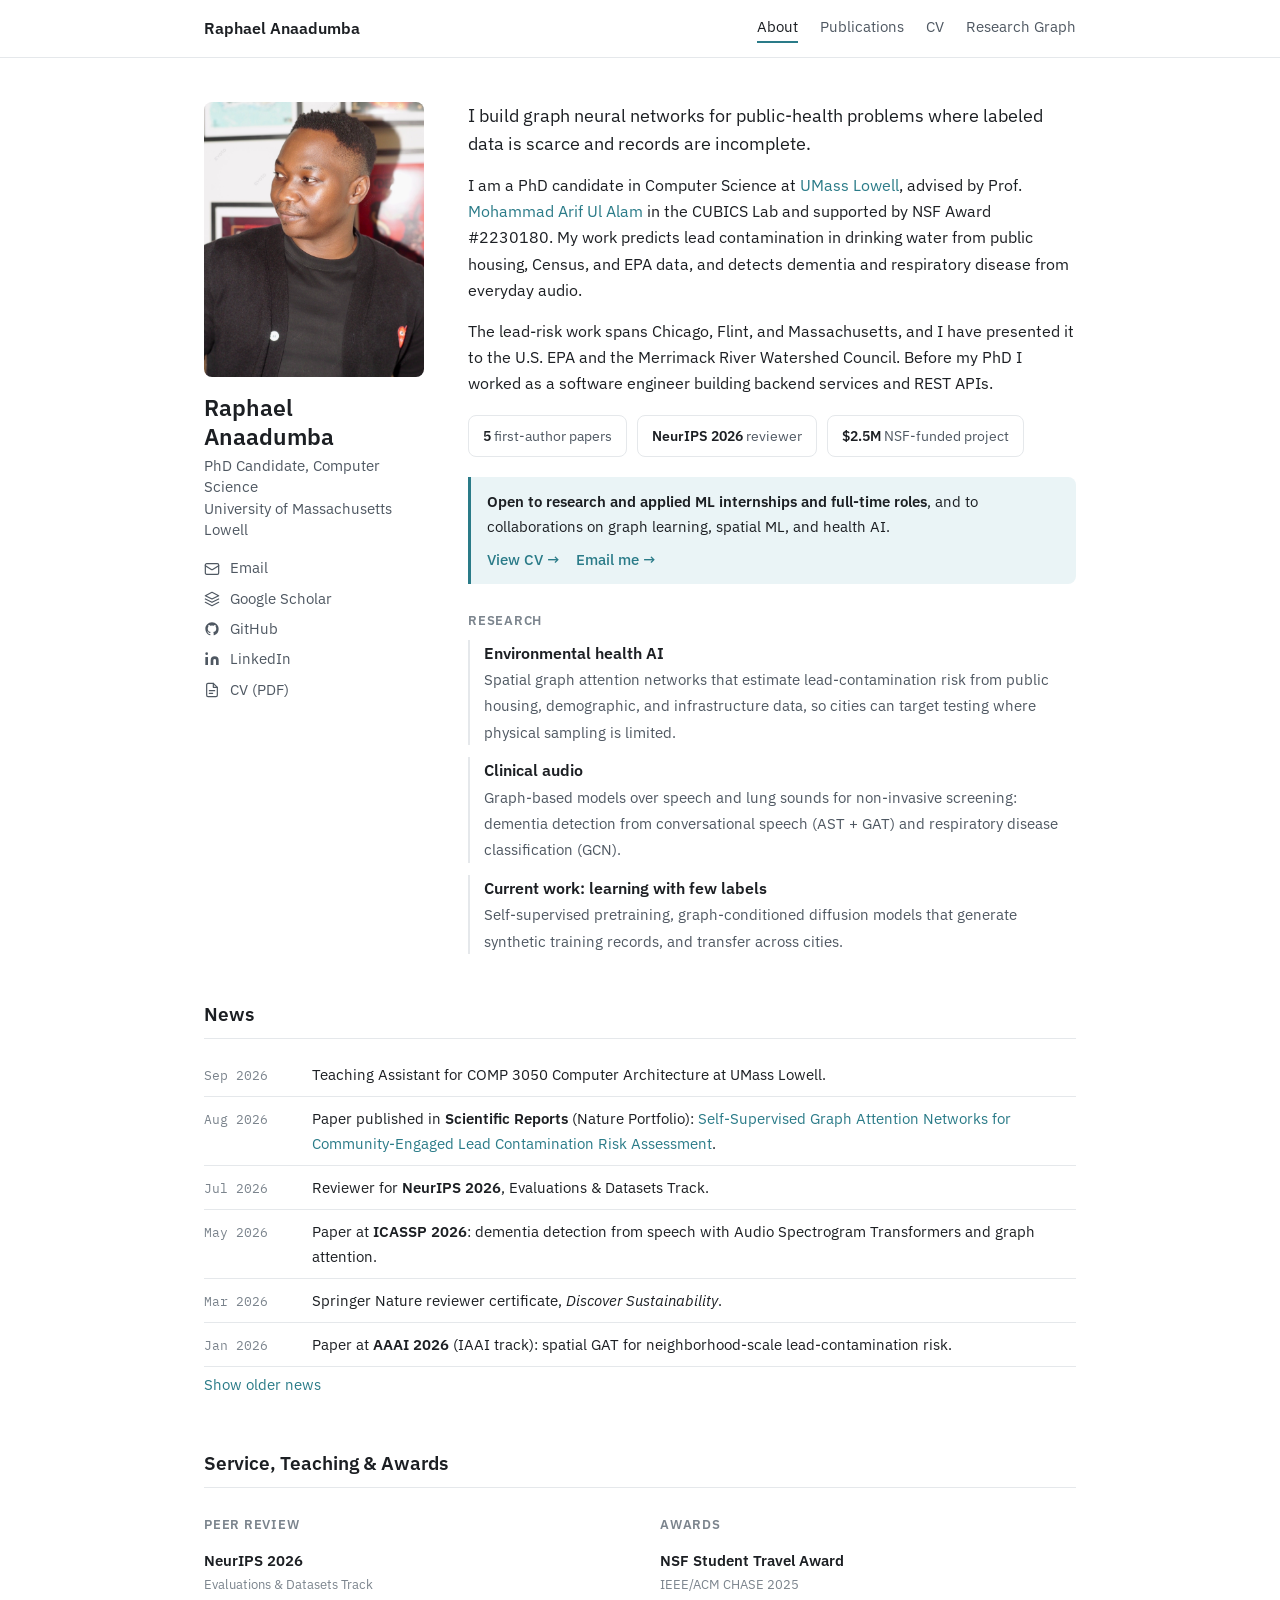
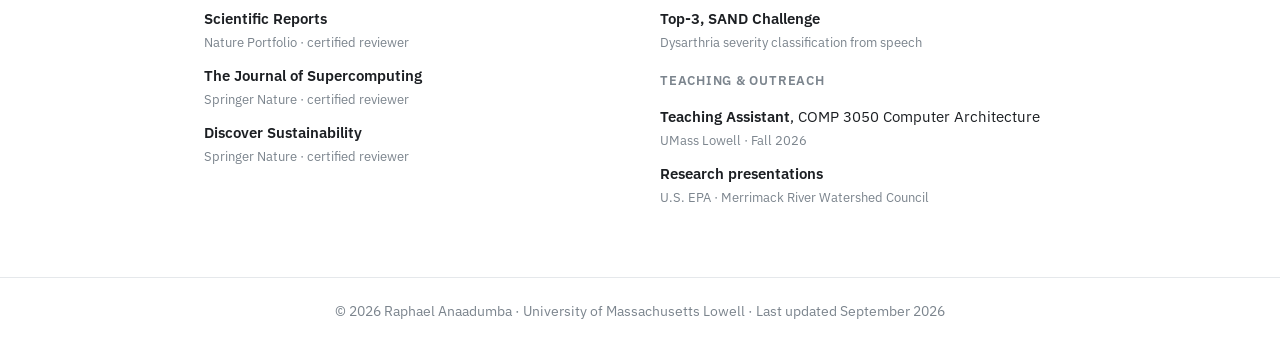
==== index.html @ 9169ca6a "Update index.html" ====
<!DOCTYPE html>
<html lang="en">
<head>
  <meta charset="UTF-8"/>
  <meta name="viewport" content="width=device-width, initial-scale=1.0"/>
  <title>Raphael Anaadumba · Graph ML for Public Health</title>
  <meta name="description" content="Raphael Anaadumba, PhD candidate in Computer Science at UMass Lowell. Graph neural networks for environmental health and clinical audio. NeurIPS 2026 reviewer."/>

  <!-- Link previews (LinkedIn, Slack, email) -->
  <meta property="og:type" content="website"/>
  <meta property="og:title" content="Raphael Anaadumba · Graph ML for Public Health"/>
  <meta property="og:description" content="PhD candidate at UMass Lowell building graph neural networks for lead-contamination risk and speech-based health screening."/>
  <meta property="og:image" content="https://raphaelana.github.io/photo.jpg"/>
  <meta property="og:url" content="https://raphaelana.github.io/"/>

  <link rel="icon" href="data:image/svg+xml,%3Csvg xmlns='http://www.w3.org/2000/svg' viewBox='0 0 64 64'%3E%3Crect width='64' height='64' rx='12' fill='%232a7b88'/%3E%3Ctext x='32' y='42' font-family='Arial' font-size='28' font-weight='700' fill='white' text-anchor='middle'%3ERA%3C/text%3E%3C/svg%3E"/>
  <link rel="preconnect" href="https://fonts.googleapis.com"/>
  <link rel="preconnect" href="https://fonts.gstatic.com" crossorigin/>
  <link href="https://fonts.googleapis.com/css2?family=IBM+Plex+Mono:wght@400;500&family=IBM+Plex+Sans:wght@400;500;600&display=swap" rel="stylesheet"/>
  <!-- New stylesheet. The old style.css is left untouched so research-graph-explorer.html keeps working. -->
  <link rel="stylesheet" href="site.css"/>

  <!-- Helps Google show a proper profile card for searches of your name -->
  <script type="application/ld+json">
  {
    "@context": "https://schema.org",
    "@type": "Person",
    "name": "Raphael Anaadumba",
    "jobTitle": "PhD Candidate, Computer Science",
    "affiliation": { "@type": "CollegeOrUniversity", "name": "University of Massachusetts Lowell" },
    "url": "https://raphaelana.github.io/",
    "image": "https://raphaelana.github.io/photo.jpg",
    "sameAs": [
      "https://scholar.google.com/citations?user=HfziYKYAAAAJ&hl=en",
      "https://github.com/raphaelana",
      "https://www.linkedin.com/in/anaadumba-raphael-baa61812a"
    ]
  }
  </script>
</head>
<body>

<nav class="nav">
  <div class="nav-inner">
    <a class="nav-brand" href="#about">Raphael Anaadumba</a>
    <div class="nav-links">
      <a href="#about" data-page="about">About</a>
      <a href="#publications" data-page="publications">Publications</a>
      <a href="Raphael_Anaadumba_Resume.pdf" target="_blank" rel="noopener">CV</a>
      <a href="/research-graph-explorer.html">Research Graph</a>
    </div>
  </div>
</nav>

<!-- ═════════════════════ ABOUT ═════════════════════ -->
<main>
<section class="page" id="page-about">
  <div class="container">
    <div class="about-grid">

      <!-- Sidebar -->
      <aside class="profile">
        <img src="photo.jpg" alt="Raphael Anaadumba" class="profile-photo"/>
        <div class="profile-name">Raphael Anaadumba</div>
        <div class="profile-role">PhD Candidate, Computer Science<br/>University of Massachusetts Lowell</div>
        <ul class="profile-links">
          <li><a href="mailto:raphael_anaadumba@student.uml.edu">
            <svg viewBox="0 0 24 24" fill="none" stroke="currentColor" stroke-width="1.8" stroke-linecap="round" stroke-linejoin="round"><rect x="2" y="4" width="20" height="16" rx="2"/><path d="m22 7-8.97 5.7a1.94 1.94 0 0 1-2.06 0L2 7"/></svg>Email</a></li>
          <li><a href="https://scholar.google.com/citations?user=HfziYKYAAAAJ&hl=en" target="_blank" rel="noopener">
            <svg viewBox="0 0 24 24" fill="none" stroke="currentColor" stroke-width="1.8" stroke-linecap="round" stroke-linejoin="round"><path d="M12 2 2 7l10 5 10-5-10-5z"/><path d="M2 17l10 5 10-5"/><path d="M2 12l10 5 10-5"/></svg>Google Scholar</a></li>
          <li><a href="https://github.com/raphaelana" target="_blank" rel="noopener">
            <svg viewBox="0 0 24 24" fill="currentColor"><path d="M12 2C6.477 2 2 6.484 2 12.017c0 4.425 2.865 8.18 6.839 9.504.5.092.682-.217.682-.483 0-.237-.008-.868-.013-1.703-2.782.605-3.369-1.343-3.369-1.343-.454-1.158-1.11-1.466-1.11-1.466-.908-.62.069-.608.069-.608 1.003.07 1.531 1.032 1.531 1.032.892 1.53 2.341 1.088 2.91.832.092-.647.35-1.088.636-1.338-2.22-.253-4.555-1.113-4.555-4.951 0-1.093.39-1.988 1.029-2.688-.103-.253-.446-1.272.098-2.65 0 0 .84-.27 2.75 1.026A9.564 9.564 0 0 1 12 6.844a9.59 9.59 0 0 1 2.504.337c1.909-1.296 2.747-1.027 2.747-1.027.546 1.379.202 2.398.1 2.651.64.7 1.028 1.595 1.028 2.688 0 3.848-2.339 4.695-4.566 4.943.359.309.678.92.678 1.855 0 1.338-.012 2.419-.012 2.747 0 .268.18.58.688.482A10.019 10.019 0 0 0 22 12.017C22 6.484 17.522 2 12 2z"/></svg>GitHub</a></li>
          <li><a href="https://www.linkedin.com/in/anaadumba-raphael-baa61812a" target="_blank" rel="noopener">
            <svg viewBox="0 0 24 24" fill="currentColor"><path d="M16 8a6 6 0 0 1 6 6v7h-4v-7a2 2 0 0 0-2-2 2 2 0 0 0-2 2v7h-4v-7a6 6 0 0 1 6-6zM2 9h4v12H2z"/><circle cx="4" cy="4" r="2"/></svg>LinkedIn</a></li>
          <li><a href="Raphael_Anaadumba_CV.pdf" target="_blank" rel="noopener">
            <svg viewBox="0 0 24 24" fill="none" stroke="currentColor" stroke-width="1.8" stroke-linecap="round" stroke-linejoin="round"><path d="M14 2H6a2 2 0 0 0-2 2v16a2 2 0 0 0 2 2h12a2 2 0 0 0 2-2V8z"/><polyline points="14 2 14 8 20 8"/><line x1="8" y1="13" x2="16" y2="13"/><line x1="8" y1="17" x2="13" y2="17"/></svg>CV (PDF)</a></li>
        </ul>
      </aside>

      <!-- Main column -->
      <div>
        <p class="lead">I build graph neural networks for public-health problems where labeled data is scarce and records are incomplete.</p>

        <div class="bio">
          <p>I am a PhD candidate in Computer Science at <a href="https://www.uml.edu/sciences/computer-science/" target="_blank" rel="noopener">UMass Lowell</a>, advised by Prof. <a href="https://www.uml.edu/sciences/computer-science/people/alam-mohammad-arif-ul.aspx" target="_blank" rel="noopener">Mohammad Arif Ul Alam</a> in the CUBICS Lab and supported by NSF Award #2230180. My work predicts lead contamination in drinking water from public housing, Census, and EPA data, and detects dementia and respiratory disease from everyday audio.</p>
          <p>The lead-risk work spans Chicago, Flint, and Massachusetts, and I have presented it to the U.S. EPA and the Merrimack River Watershed Council. Before my PhD I worked as a software engineer building backend services and REST APIs.</p>
        </div>

        <div class="stats">
          <div class="stat"><b>5</b> first-author papers</div>
          <div class="stat"><b>NeurIPS 2026</b> reviewer</div>
          <div class="stat"><b>$2.5M</b> NSF-funded project</div>
        </div>

        <div class="callout">
          <p><strong>Open to research and applied ML internships and full-time roles</strong>, and to collaborations on graph learning, spatial ML, and health AI.</p>
          <div class="actions">
            <a href="Raphael_Anaadumba_CV.pdf" target="_blank" rel="noopener">View CV →</a>
            <a href="mailto:raphael_anaadumba@student.uml.edu">Email me →</a>
          </div>
        </div>

        <div class="subhead">Research</div>
        <ul class="focus">
          <li><b>Environmental health AI</b><span>Spatial graph attention networks that estimate lead-contamination risk from public housing, demographic, and infrastructure data, so cities can target testing where physical sampling is limited.</span></li>
          <li><b>Clinical audio</b><span>Graph-based models over speech and lung sounds for non-invasive screening: dementia detection from conversational speech (AST + GAT) and respiratory disease classification (GCN).</span></li>
          <li><b>Current work: learning with few labels</b><span>Self-supervised pretraining, graph-conditioned diffusion models that generate synthetic training records, and transfer across cities.</span></li>
        </ul>
      </div>
    </div>

    <!-- News -->
    <h2 class="section-title">News</h2>
    <ul class="news" id="news">
      <li><time>Sep 2026</time><div>Teaching Assistant for COMP 3050 Computer Architecture at UMass Lowell.</div></li>
      <li><time>Aug 2026</time><div>Paper published in <strong>Scientific Reports</strong> (Nature Portfolio): <a href="https://doi.org/10.1038/s41598-026-52965-y" target="_blank" rel="noopener">Self-Supervised Graph Attention Networks for Community-Engaged Lead Contamination Risk Assessment</a>.</div></li>
      <li><time>Jul 2026</time><div>Reviewer for <strong>NeurIPS 2026</strong>, Evaluations &amp; Datasets Track.</div></li>
      <li><time>May 2026</time><div>Paper at <strong>ICASSP 2026</strong>: dementia detection from speech with Audio Spectrogram Transformers and graph attention.</div></li>
      <li><time>Mar 2026</time><div>Springer Nature reviewer certificate, <em>Discover Sustainability</em>.</div></li>
      <li><time>Jan 2026</time><div>Paper at <strong>AAAI 2026</strong> (IAAI track): spatial GAT for neighborhood-scale lead-contamination risk.</div></li>
      <li class="news-more"><time>Oct 2025</time><div>Springer Nature reviewer certificate, <em>Scientific Reports</em>.</div></li>
      <li class="news-more"><time>Jun 2025</time><div><strong>NSF Student Travel Award</strong> to present at IEEE/ACM CHASE 2025, New York.</div></li>
      <li class="news-more"><time>Mar 2025</time><div>Paper published in <strong>Frontiers in Environmental Engineering</strong>: GNN-based water contamination detection from community housing information.</div></li>
      <li class="news-more"><time>Mar 2024</time><div>Springer Nature reviewer certificate, <em>The Journal of Supercomputing</em>.</div></li>
      <li class="news-more"><time>Jan 2023</time><div>Joined the CUBICS Lab at UMass Lowell as a PhD student.</div></li>
    </ul>
    <button class="link-btn" id="news-toggle" aria-expanded="false">Show older news</button>

    <!-- Service & awards -->
    <h2 class="section-title">Service, Teaching &amp; Awards</h2>
    <div class="service-grid">
      <div class="service-block">
        <h3>Peer review</h3>
        <ul>
          <li><strong>NeurIPS 2026</strong><small>Evaluations &amp; Datasets Track</small></li>
          <!-- If your Nature review was for a different Nature-branded journal, name it here. -->
          <li><strong>Scientific Reports</strong><small>Nature Portfolio · certified reviewer</small></li>
          <li><strong>The Journal of Supercomputing</strong><small>Springer Nature · certified reviewer</small></li>
          <li><strong>Discover Sustainability</strong><small>Springer Nature · certified reviewer</small></li>
        </ul>
      </div>
      <div class="service-block">
        <h3>Awards</h3>
        <ul>
          <li><strong>NSF Student Travel Award</strong><small>IEEE/ACM CHASE 2025</small></li>
          <li><strong>Top-3, SAND Challenge</strong><small>Dysarthria severity classification from speech</small></li>
        </ul>
        <h3>Teaching &amp; outreach</h3>
        <ul>
          <li><strong>Teaching Assistant</strong>, COMP 3050 Computer Architecture<small>UMass Lowell · Fall 2026</small></li>
          <li><strong>Research presentations</strong><small>U.S. EPA · Merrimack River Watershed Council</small></li>
        </ul>
      </div>
    </div>
  </div>
</section>

<!-- ═════════════════════ PUBLICATIONS ═════════════════════ -->
<section class="page" id="page-publications">
  <div class="container">
    <h2 class="section-title" style="margin-top:0">Publications</h2>
    <p class="pubs-intro">Peer-reviewed, first-authored papers. Full list on <a href="https://scholar.google.com/citations?user=HfziYKYAAAAJ&hl=en" target="_blank" rel="noopener">Google Scholar ↗</a></p>

    <div class="pub-year">2026</div>

    <!-- Scientific Reports -->
    <article class="pub">
      <div><span class="venue-badge">Sci. Reports<small>Nature Portfolio</small></span></div>
      <div>
        <div class="pub-title"><a href="https://doi.org/10.1038/s41598-026-52965-y" target="_blank" rel="noopener">Self-Supervised Graph Attention Networks for Community-Engaged Lead Contamination Risk Assessment</a></div>
        <!-- TODO: complete the author list from the published version -->
        <div class="pub-authors"><span class="me">Raphael Anaadumba</span>, Nazim A. Belabbaci, Yigit Bozkurt, Connor Sullivan, et al.</div>
        <div class="pub-venue">Scientific Reports, 2026<span class="pub-topic">Environmental health</span></div>
        <div class="pub-tldr">Self-supervised pretraining lets a GAT learn lead risk from public housing and historical testing data: <b>90% accuracy, 0.836 AUC</b>, up to 12% above prior state of the art, with a five-fold reduction in screening cost.</div>
        <div class="pub-links">
          <a href="https://doi.org/10.1038/s41598-026-52965-y" target="_blank" rel="noopener">Paper</a>
          <button data-bib="bib-sr">Cite</button>
        </div>
        <div class="bibtex" id="bib-sr"><button class="copy">Copy</button><pre>@article{anaadumba2026selfsupervised,
  title   = {Self-Supervised Graph Attention Networks for Community-Engaged
             Lead Contamination Risk Assessment},
  author  = {Anaadumba, Raphael and Belabbaci, Nazim A. and Bozkurt, Yigit
             and Sullivan, Connor and others},
  journal = {Scientific Reports},
  year    = {2026},
  doi     = {10.1038/s41598-026-52965-y}
}</pre></div>
      </div>
    </article>

    <!-- AAAI / IAAI -->
    <article class="pub">
      <div><span class="venue-badge">AAAI 2026<small>IAAI track</small></span></div>
      <div>
        <div class="pub-title"><a href="https://ojs.aaai.org/index.php/AAAI/article/view/41455" target="_blank" rel="noopener">Spatial Graph Attention Network Modeling for Neighborhood-Scale Lead Contamination Risk Prediction Using Publicly Available Data</a></div>
        <div class="pub-authors"><span class="me">Raphael Anaadumba</span>, Nazim A. Belabbaci, Connor Sullivan, Anton Kovalev, Yidong Zhu, Pradeep Kurup, Mohammad Arif Ul Alam</div>
        <div class="pub-venue">Proceedings of the AAAI Conference on Artificial Intelligence, 40(47), 2026<span class="pub-topic">Environmental health</span></div>
        <div class="pub-tldr">A directed spatial GAT over 38,000+ EPA water tests in 739 census block groups: <b>84.8% balanced accuracy</b> and <b>44% fewer false positives</b> than spatial-only baselines.</div>
        <div class="pub-links">
          <a href="https://ojs.aaai.org/index.php/AAAI/article/view/41455" target="_blank" rel="noopener">Paper</a>
          <a href="https://doi.org/10.1609/aaai.v40i47.41455" target="_blank" rel="noopener">DOI</a>
          <button data-bib="bib-aaai">Cite</button>
        </div>
        <div class="bibtex" id="bib-aaai"><button class="copy">Copy</button><pre>@inproceedings{anaadumba2026spatial,
  title     = {Spatial Graph Attention Network Modeling for Neighborhood-Scale
               Lead Contamination Risk Prediction Using Publicly Available Data},
  author    = {Anaadumba, Raphael and Belabbaci, Nazim A. and Sullivan, Connor
               and Kovalev, Anton and Zhu, Yidong and Kurup, Pradeep
               and Alam, Mohammad Arif Ul},
  booktitle = {Proceedings of the AAAI Conference on Artificial Intelligence},
  volume    = {40},
  number    = {47},
  year      = {2026},
  doi       = {10.1609/aaai.v40i47.41455}
}</pre></div>
      </div>
    </article>

    <!-- ICASSP -->
    <article class="pub">
      <div><span class="venue-badge">ICASSP 2026<small>IEEE</small></span></div>
      <div>
        <div class="pub-title"><a href="https://ieeexplore.ieee.org/abstract/document/11464316" target="_blank" rel="noopener">Modeling Inter-Segment Relationships in Speech for Dementia Detection with Audio Spectrogram Transformers and Graph Attention Networks</a></div>
        <div class="pub-authors"><span class="me">Raphael Anaadumba</span>, Nazim A. Belabbaci, Anton Kovalev, Mohammad Arif Ul Alam</div>
        <div class="pub-venue">IEEE International Conference on Acoustics, Speech and Signal Processing, 2026<span class="pub-topic">Clinical audio</span></div>
        <div class="pub-tldr">Links speech segments into a graph on top of Audio Spectrogram Transformer features: <b>80.5% accuracy on Pitt Corpus</b> and <b>81.8% on TAUKADIAL</b>; temporal edges carry the MCI signal.</div>
        <div class="pub-links">
          <a href="https://ieeexplore.ieee.org/abstract/document/11464316" target="_blank" rel="noopener">Paper</a>
          <a href="https://doi.org/10.1109/ICASSP55912.2026.11464316" target="_blank" rel="noopener">DOI</a>
          <button data-bib="bib-icassp">Cite</button>
        </div>
        <div class="bibtex" id="bib-icassp"><button class="copy">Copy</button><pre>@inproceedings{anaadumba2026modeling,
  title     = {Modeling Inter-Segment Relationships in Speech for Dementia
               Detection with Audio Spectrogram Transformers and Graph
               Attention Networks},
  author    = {Anaadumba, Raphael and Belabbaci, Nazim A. and Kovalev, Anton
               and Alam, Mohammad Arif Ul},
  booktitle = {IEEE International Conference on Acoustics, Speech and
               Signal Processing (ICASSP)},
  year      = {2026},
  doi       = {10.1109/ICASSP55912.2026.11464316}
}</pre></div>
      </div>
    </article>

    <div class="pub-year">2025</div>

    <!-- CHASE -->
    <article class="pub">
      <div><span class="venue-badge">CHASE 2025<small>IEEE/ACM</small></span></div>
      <div>
        <div class="pub-title"><a href="https://dl.acm.org/doi/10.1145/3721201.3721402" target="_blank" rel="noopener">Enhancing Respiratory Disease Diagnosis with Graph Convolutional Networks Through Non-Speech Audio Synthesis</a></div>
        <div class="pub-authors"><span class="me">Raphael Anaadumba</span>, Nazim A. Belabbaci, Mohammad Arif Ul Alam</div>
        <div class="pub-venue">IEEE/ACM Conference on Connected Health: Applications, Systems and Engineering Technologies, 2025<span class="pub-topic">Clinical audio</span></div>
        <div class="pub-tldr">Treats lung-sound recordings as graphs instead of flat feature vectors; GCN classification across six respiratory conditions on <b>1,000+ clinical recordings</b>.</div>
        <div class="pub-links">
          <a href="https://dl.acm.org/doi/10.1145/3721201.3721402" target="_blank" rel="noopener">Paper</a>
          <button data-bib="bib-chase">Cite</button>
        </div>
        <div class="bibtex" id="bib-chase"><button class="copy">Copy</button><pre>@inproceedings{anaadumba2025respiratory,
  title     = {Enhancing Respiratory Disease Diagnosis with Graph Convolutional
               Networks Through Non-Speech Audio Synthesis},
  author    = {Anaadumba, Raphael and Belabbaci, Nazim A. and Alam, Mohammad Arif Ul},
  booktitle = {IEEE/ACM Conference on Connected Health: Applications, Systems
               and Engineering Technologies (CHASE)},
  year      = {2025},
  doi       = {10.1145/3721201.3721402}
}</pre></div>
      </div>
    </article>

    <!-- Frontiers -->
    <article class="pub">
      <div><span class="venue-badge">Frontiers<small>Env. Engineering</small></span></div>
      <div>
        <div class="pub-title"><a href="https://www.frontiersin.org/journals/environmental-engineering/articles/10.3389/fenve.2025.1488965/full" target="_blank" rel="noopener">Graph Neural Network-Based Water Contamination Detection from Community Housing Information</a></div>
        <div class="pub-authors"><span class="me">Raphael Anaadumba</span>, Yigit Bozkurt, Connor Sullivan, Madhavi Pagare, Pradeep Kurup, Benyuan Liu, Mohammad Arif Ul Alam</div>
        <div class="pub-venue">Frontiers in Environmental Engineering, vol. 4, 2025<span class="pub-topic">Environmental health</span></div>
        <div class="pub-tldr">Links parcel, Zillow, and water-test records for <b>916 Flint homes</b> (from ~14,000 tests); the GAT reaches <b>0.93 AUC</b> and 0.93 recall versus 0.67 for XGBoost, with no household sampling.</div>
        <div class="pub-links">
          <a href="https://www.frontiersin.org/journals/environmental-engineering/articles/10.3389/fenve.2025.1488965/full" target="_blank" rel="noopener">Paper</a>
          <a href="https://doi.org/10.3389/fenve.2025.1488965" target="_blank" rel="noopener">DOI</a>
          <button data-bib="bib-flint">Cite</button>
        </div>
        <div class="bibtex" id="bib-flint"><button class="copy">Copy</button><pre>@article{anaadumba2025gnn,
  title   = {Graph Neural Network-Based Water Contamination Detection from
             Community Housing Information},
  author  = {Anaadumba, Raphael and Bozkurt, Yigit and Sullivan, Connor
             and Pagare, Madhavi and Kurup, Pradeep and Liu, Benyuan
             and Alam, Mohammad Arif Ul},
  journal = {Frontiers in Environmental Engineering},
  volume  = {4},
  year    = {2025},
  doi     = {10.3389/fenve.2025.1488965}
}</pre></div>
      </div>
    </article>
  </div>
</section>
</main>

<footer class="footer">
  © 2026 Raphael Anaadumba · University of Massachusetts Lowell · Last updated September 2026
</footer>

<script>
  // Hash-based pages, so links like raphaelana.github.io/#publications work
  const PAGES = ["about", "publications"];
  function showPage() {
    const id = PAGES.includes(location.hash.slice(1)) ? location.hash.slice(1) : "about";
    document.querySelectorAll(".page").forEach(p => p.classList.toggle("active", p.id === "page-" + id));
    document.querySelectorAll(".nav-links a[data-page]").forEach(a => a.classList.toggle("active", a.dataset.page === id));
    window.scrollTo(0, 0);
  }
  window.addEventListener("hashchange", showPage);
  showPage();

  // Older news
  const news = document.getElementById("news");
  const newsBtn = document.getElementById("news-toggle");
  newsBtn.addEventListener("click", () => {
    const open = news.classList.toggle("expanded");
    newsBtn.textContent = open ? "Show less" : "Show older news";
    newsBtn.setAttribute("aria-expanded", open);
  });

  // Cite toggles + copy
  document.querySelectorAll("[data-bib]").forEach(btn => {
    btn.setAttribute("aria-expanded", "false");
    btn.addEventListener("click", () => {
      const open = document.getElementById(btn.dataset.bib).classList.toggle("open");
      btn.setAttribute("aria-expanded", open);
    });
  });
  document.querySelectorAll(".bibtex .copy").forEach(btn => {
    btn.addEventListener("click", async () => {
      const text = btn.nextElementSibling.textContent;
      try { await navigator.clipboard.writeText(text); btn.textContent = "Copied"; }
      catch { btn.textContent = "Select & copy"; }
      setTimeout(() => (btn.textContent = "Copy"), 1500);
    });
  });
</script>
</body>
</html>
---- site.css ----
/* site.css — Raphael Anaadumba personal site
   Minimal white layout. Change --accent to re-theme the whole site. */

:root {
  --accent: #2a7b88;          /* same teal as the resume */
  --accent-soft: #eaf4f6;
  --text: #1c1f23;
  --text-mid: #4f5862;
  --text-light: #7b848d;
  --rule: #e5e8eb;
  --bg: #ffffff;
  --bg-soft: #f7f9fa;
  --radius: 8px;
  --sans: "IBM Plex Sans", -apple-system, "Segoe UI", Roboto, Helvetica, Arial, sans-serif;
  --mono: "IBM Plex Mono", ui-monospace, SFMono-Regular, Menlo, Consolas, monospace;
}

* { box-sizing: border-box; }
html { scroll-behavior: smooth; }
body {
  margin: 0;
  background: var(--bg);
  color: var(--text);
  font-family: var(--sans);
  font-size: 16px;
  line-height: 1.65;
  -webkit-font-smoothing: antialiased;
}
a { color: var(--accent); text-decoration: none; }
a:hover { text-decoration: underline; text-underline-offset: 2px; }
img { max-width: 100%; }
strong { font-weight: 600; }

.container { max-width: 920px; margin: 0 auto; padding: 0 24px; }

/* ── Navigation ─────────────────────────────── */
.nav {
  position: sticky; top: 0; z-index: 10;
  background: rgba(255,255,255,.96);
  border-bottom: 1px solid var(--rule);
  backdrop-filter: saturate(180%) blur(6px);
}
.nav-inner {
  max-width: 920px; margin: 0 auto; padding: 14px 24px;
  display: flex; align-items: center; justify-content: space-between; gap: 16px; flex-wrap: wrap;
}
.nav-brand { font-weight: 600; color: var(--text); font-size: 1.02rem; }
.nav-brand:hover { text-decoration: none; color: var(--accent); }
.nav-links { display: flex; gap: 22px; flex-wrap: wrap; }
.nav-links a { color: var(--text-mid); font-size: .95rem; padding-bottom: 2px; border-bottom: 2px solid transparent; }
.nav-links a:hover { color: var(--text); text-decoration: none; }
.nav-links a.active { color: var(--text); border-bottom-color: var(--accent); }

/* ── Pages ──────────────────────────────────── */
.page { display: none; padding: 44px 0 64px; }
.page.active { display: block; }

/* ── About header ───────────────────────────── */
.about-grid { display: grid; grid-template-columns: 220px 1fr; gap: 44px; align-items: start; }

.profile { position: sticky; top: 84px; }
.profile-photo {
  width: 100%; aspect-ratio: 4 / 5; object-fit: cover;
  border-radius: var(--radius); display: block; background: var(--bg-soft);
}
.profile-name { font-size: 1.45rem; font-weight: 600; line-height: 1.25; margin: 16px 0 4px; }
.profile-role { color: var(--text-mid); font-size: .92rem; line-height: 1.45; margin-bottom: 16px; }
.profile-links { list-style: none; margin: 0; padding: 0; display: grid; gap: 6px; }
.profile-links a { display: flex; align-items: center; gap: 10px; color: var(--text-mid); font-size: .92rem; }
.profile-links a:hover { color: var(--accent); text-decoration: none; }
.profile-links svg { width: 16px; height: 16px; flex: none; }

.lead { font-size: 1.12rem; line-height: 1.55; margin: 0 0 14px; }
.bio p { margin: 0 0 14px; color: var(--text); }

.stats { display: flex; flex-wrap: wrap; gap: 10px; margin: 18px 0 20px; }
.stat {
  border: 1px solid var(--rule); border-radius: var(--radius);
  padding: 8px 14px; font-size: .9rem; color: var(--text-mid); background: var(--bg);
}
.stat b { color: var(--text); font-weight: 600; }

.callout {
  border-left: 3px solid var(--accent); background: var(--accent-soft);
  border-radius: 0 var(--radius) var(--radius) 0;
  padding: 12px 16px; margin: 4px 0 26px; font-size: .96rem;
}
.callout p { margin: 0; }
.callout .actions { margin-top: 8px; display: flex; gap: 16px; flex-wrap: wrap; font-weight: 500; }

.section-title {
  font-size: 1.2rem; font-weight: 600; margin: 44px 0 14px;
  padding-bottom: 8px; border-bottom: 1px solid var(--rule);
}
.subhead { font-size: .8rem; font-weight: 600; letter-spacing: .06em; text-transform: uppercase; color: var(--text-light); margin: 22px 0 8px; }

.focus { list-style: none; padding: 0; margin: 0; display: grid; gap: 12px; }
.focus li { padding-left: 14px; border-left: 2px solid var(--rule); }
.focus b { display: block; font-weight: 600; }
.focus span { color: var(--text-mid); font-size: .96rem; }

/* ── News ───────────────────────────────────── */
.news { list-style: none; margin: 0; padding: 0; }
.news li { display: grid; grid-template-columns: 92px 1fr; gap: 16px; padding: 9px 0; border-bottom: 1px solid var(--rule); font-size: .95rem; }
.news li:last-child { border-bottom: 0; }
.news time { color: var(--text-light); font-family: var(--mono); font-size: .82rem; padding-top: 3px; white-space: nowrap; }
.news li.news-more { display: none; }
.news.expanded li.news-more { display: grid; }
.link-btn { background: none; border: 0; padding: 6px 0; color: var(--accent); font: inherit; font-size: .92rem; cursor: pointer; }
.link-btn:hover { text-decoration: underline; }

/* ── Service & awards ───────────────────────── */
.service-grid { display: grid; grid-template-columns: 1fr 1fr; gap: 8px 40px; }
.service-block h3 { font-size: .8rem; font-weight: 600; letter-spacing: .06em; text-transform: uppercase; color: var(--text-light); margin: 12px 0 8px; }
.service-block ul { list-style: none; margin: 0; padding: 0; }
.service-block li { padding: 5px 0; font-size: .95rem; }
.service-block li small { display: block; color: var(--text-light); font-size: .84rem; }

/* ── Publications ───────────────────────────── */
.pubs-intro { color: var(--text-mid); margin: -4px 0 8px; font-size: .95rem; }
.pub-year { font-family: var(--mono); font-size: .85rem; color: var(--text-light); margin: 34px 0 4px; }

.pub {
  display: grid; grid-template-columns: 132px 1fr; gap: 22px;
  padding: 20px 0; border-bottom: 1px solid var(--rule);
}
.pub:last-of-type { border-bottom: 0; }
.venue-badge {
  display: inline-block; width: 100%; text-align: center;
  font-family: var(--mono); font-size: .78rem; font-weight: 500; line-height: 1.35;
  color: var(--accent); border: 1px solid var(--accent); border-radius: 6px;
  padding: 6px 6px; background: var(--bg);
}
.venue-badge small { display: block; color: var(--text-light); font-size: .7rem; font-weight: 400; }

.pub-title { font-size: 1.02rem; font-weight: 600; line-height: 1.4; color: var(--text); }
.pub-title a { color: var(--text); }
.pub-title a:hover { color: var(--accent); }
.pub-authors { font-size: .92rem; color: var(--text-mid); margin-top: 4px; }
.pub-authors .me { color: var(--text); font-weight: 600; text-decoration: underline; text-decoration-color: var(--accent); text-underline-offset: 3px; }
.pub-venue { font-size: .9rem; color: var(--text-mid); font-style: italic; margin-top: 2px; }
.pub-tldr { font-size: .93rem; margin-top: 8px; color: var(--text); }
.pub-tldr b { font-weight: 600; }
.pub-topic { font-style: normal; font-size: .78rem; color: var(--text-light); margin-left: 8px; white-space: nowrap; display: inline-block; }

.pub-links { display: flex; flex-wrap: wrap; gap: 8px; margin-top: 10px; }
.pub-links a, .pub-links button {
  font: inherit; font-size: .8rem; font-weight: 500; line-height: 1;
  border: 1px solid var(--rule); border-radius: 6px; background: var(--bg);
  color: var(--text-mid); padding: 6px 10px; cursor: pointer;
}
.pub-links a:hover, .pub-links button:hover { border-color: var(--accent); color: var(--accent); text-decoration: none; }

.bibtex { display: none; position: relative; margin-top: 10px; }
.bibtex.open { display: block; }
.bibtex pre {
  margin: 0; padding: 12px 14px; background: var(--bg-soft); border: 1px solid var(--rule);
  border-radius: 6px; font-family: var(--mono); font-size: .78rem; line-height: 1.5;
  overflow-x: auto; white-space: pre;
}
.bibtex .copy {
  position: absolute; top: 8px; right: 8px; font: inherit; font-size: .75rem;
  border: 1px solid var(--rule); border-radius: 5px; background: #fff; padding: 3px 8px; cursor: pointer; color: var(--text-mid);
}

/* ── Footer ─────────────────────────────────── */
.footer {
  border-top: 1px solid var(--rule); color: var(--text-light);
  font-size: .85rem; text-align: center; padding: 22px 24px 30px;
}

/* ── Small screens ──────────────────────────── */
@media (max-width: 760px) {
  .about-grid { grid-template-columns: 1fr; gap: 24px; }
  .profile { position: static; display: grid; grid-template-columns: 110px 1fr; gap: 0 18px; align-items: start; }
  .profile-photo { grid-row: span 3; }
  .profile-name { margin-top: 0; }
  .profile-links { grid-column: 1 / -1; grid-template-columns: 1fr 1fr; margin-top: 14px; }
  .service-grid { grid-template-columns: 1fr; }
  .pub { grid-template-columns: 1fr; gap: 10px; }
  .venue-badge { width: auto; text-align: left; }
  .venue-badge small { display: inline; margin-left: 6px; }
  .news li, .news.expanded li.news-more { grid-template-columns: 1fr; gap: 0; }
}
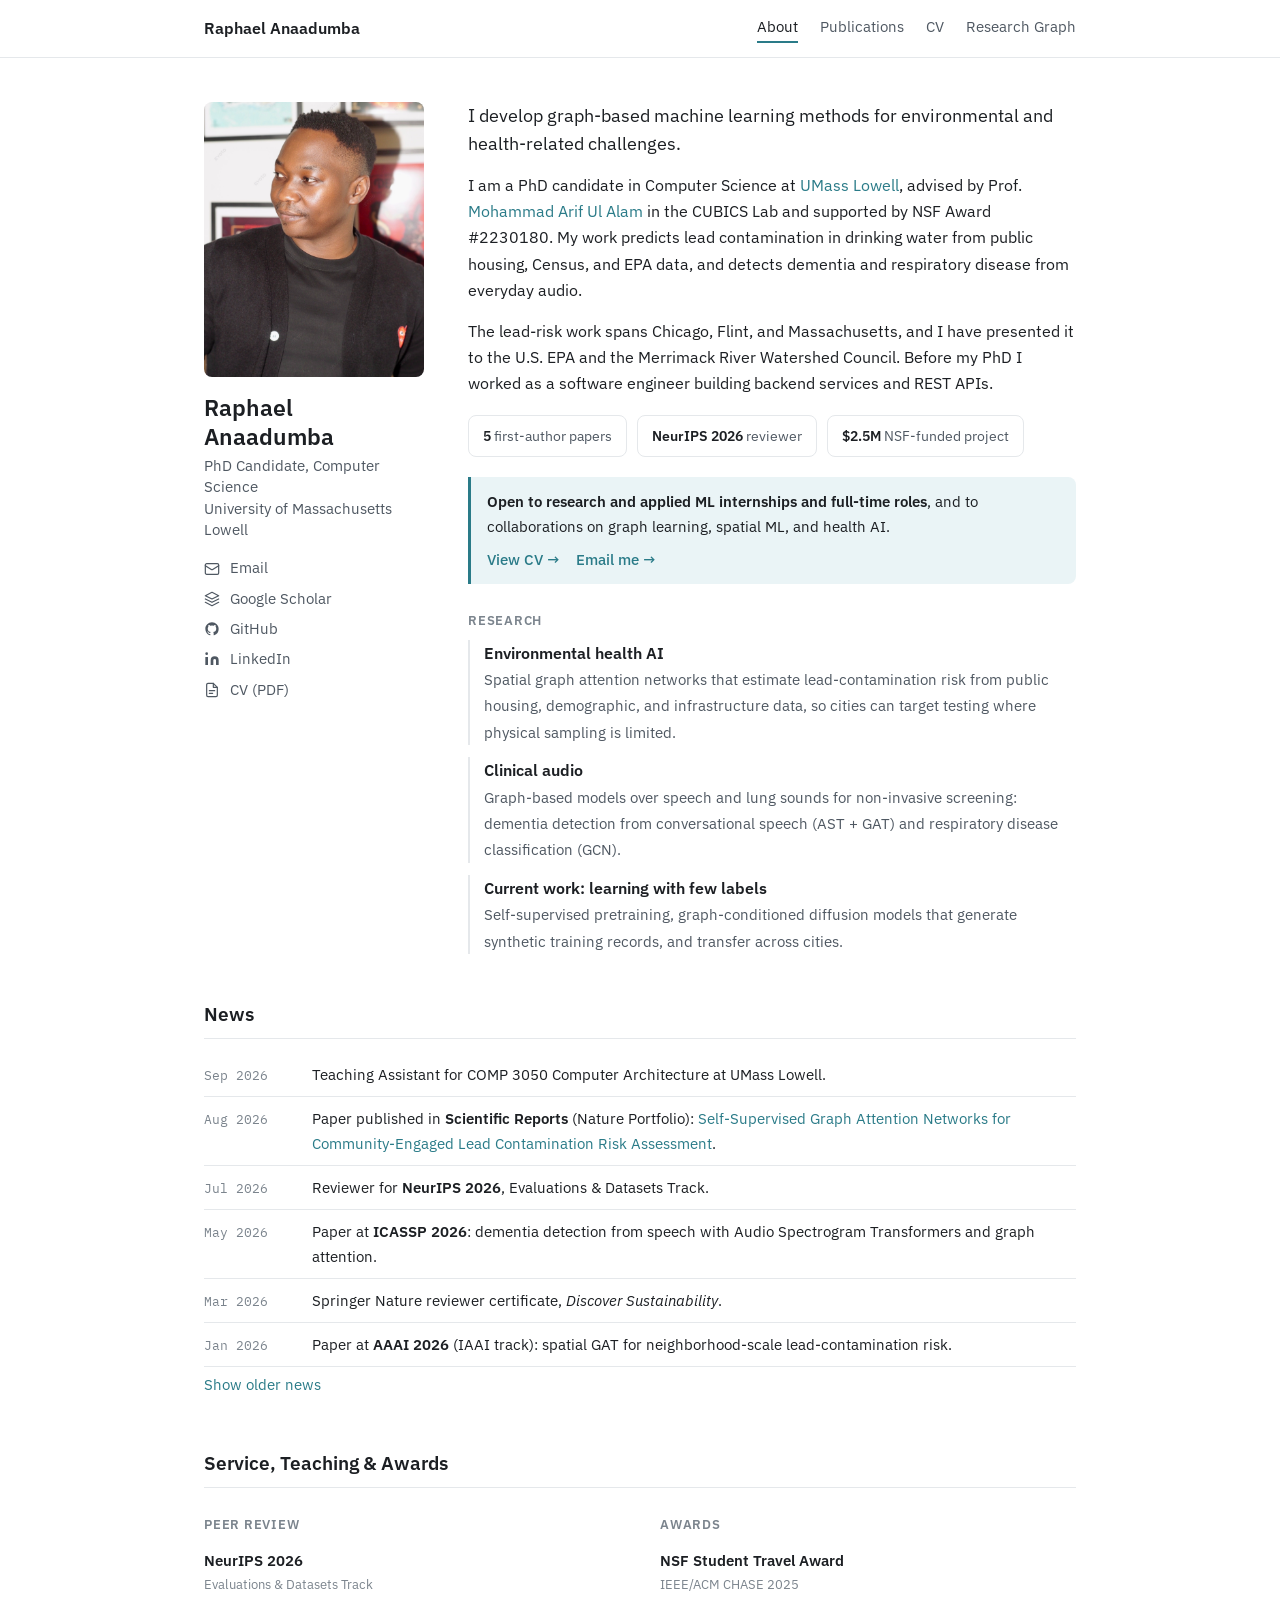
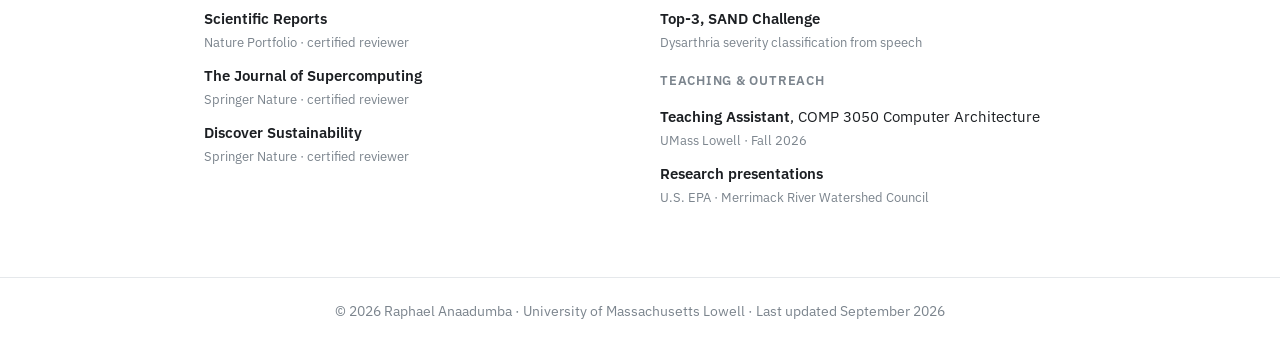
==== commit 70338a09: "Update index.html" ====
--- a/index.html
+++ b/index.html
@@ -79,7 +79,7 @@
 
       <!-- Main column -->
       <div>
-        <p class="lead">I build graph neural networks for public-health problems where labeled data is scarce and records are incomplete.</p>
+        <p class="lead">I develop graph-based machine learning methods for environmental and health-related challenges.</p>
 
         <div class="bio">
           <p>I am a PhD candidate in Computer Science at <a href="https://www.uml.edu/sciences/computer-science/" target="_blank" rel="noopener">UMass Lowell</a>, advised by Prof. <a href="https://www.uml.edu/sciences/computer-science/people/alam-mohammad-arif-ul.aspx" target="_blank" rel="noopener">Mohammad Arif Ul Alam</a> in the CUBICS Lab and supported by NSF Award #2230180. My work predicts lead contamination in drinking water from public housing, Census, and EPA data, and detects dementia and respiratory disease from everyday audio.</p>
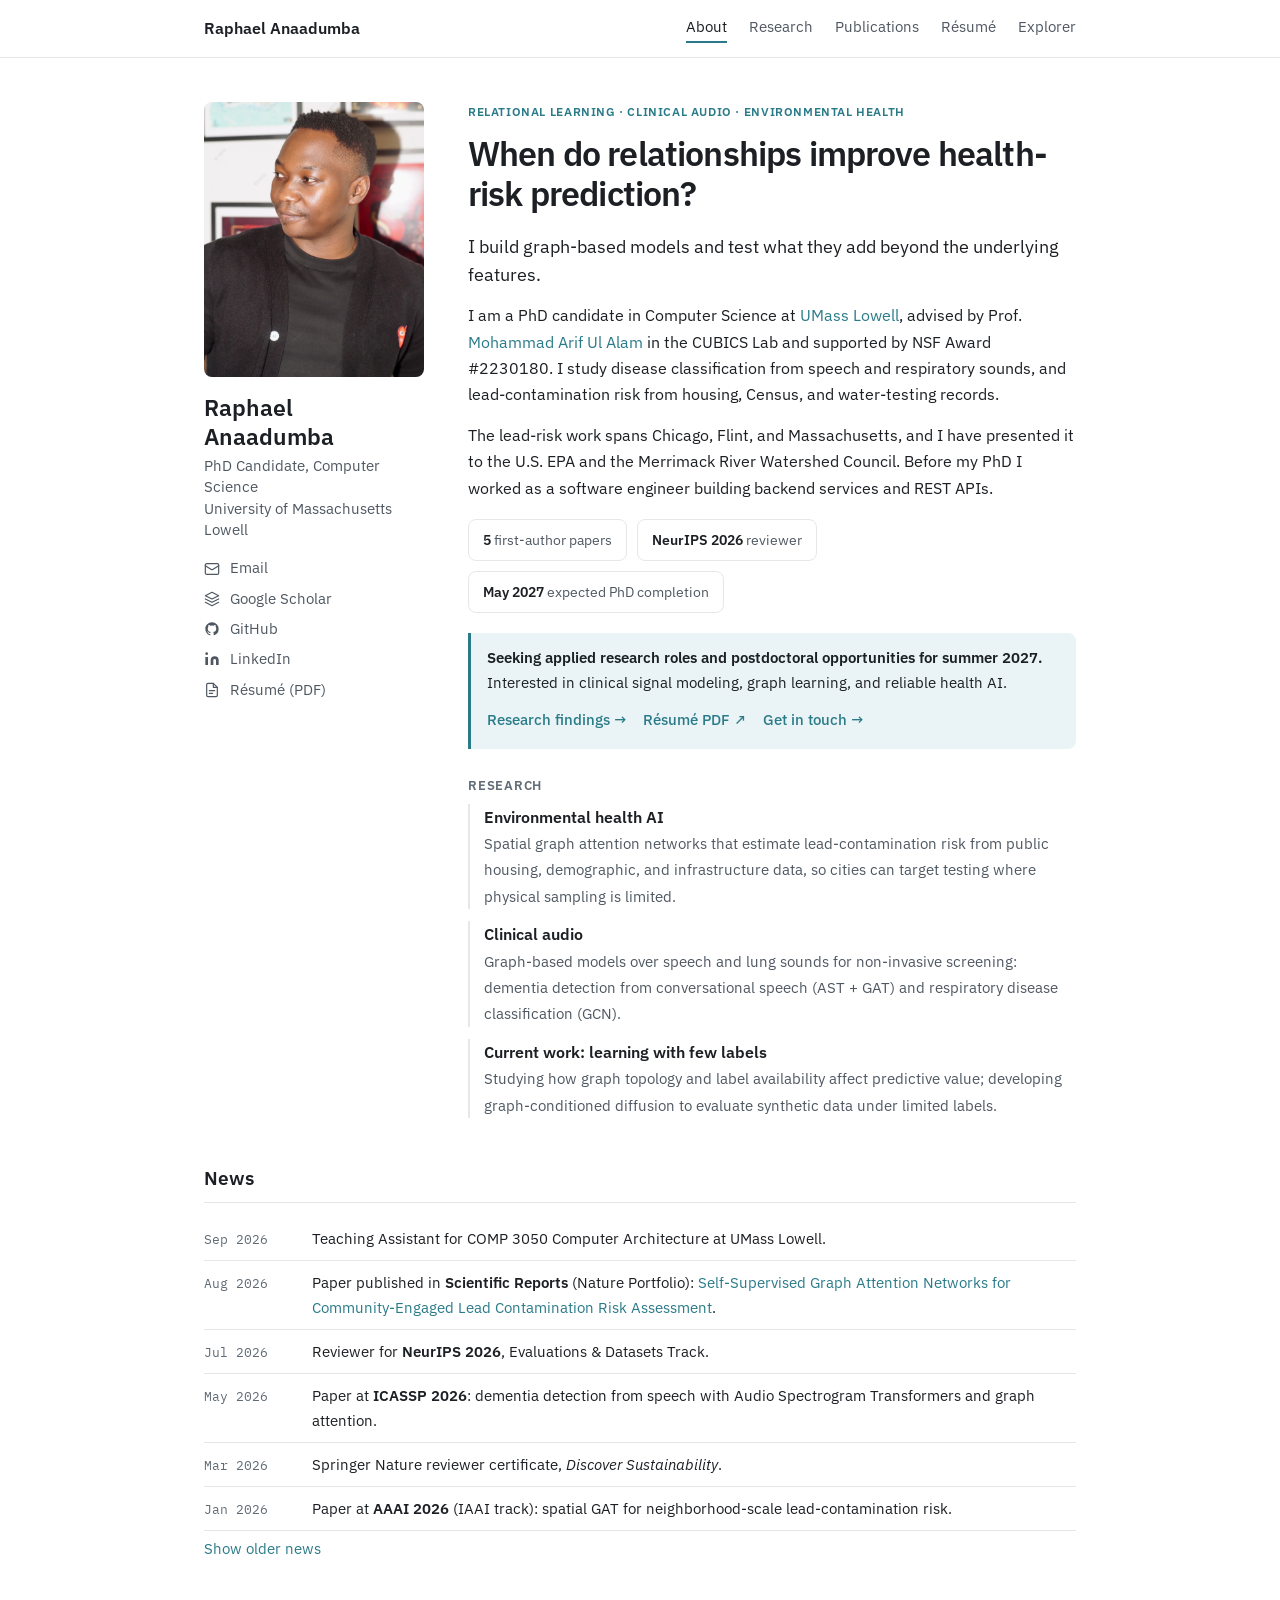
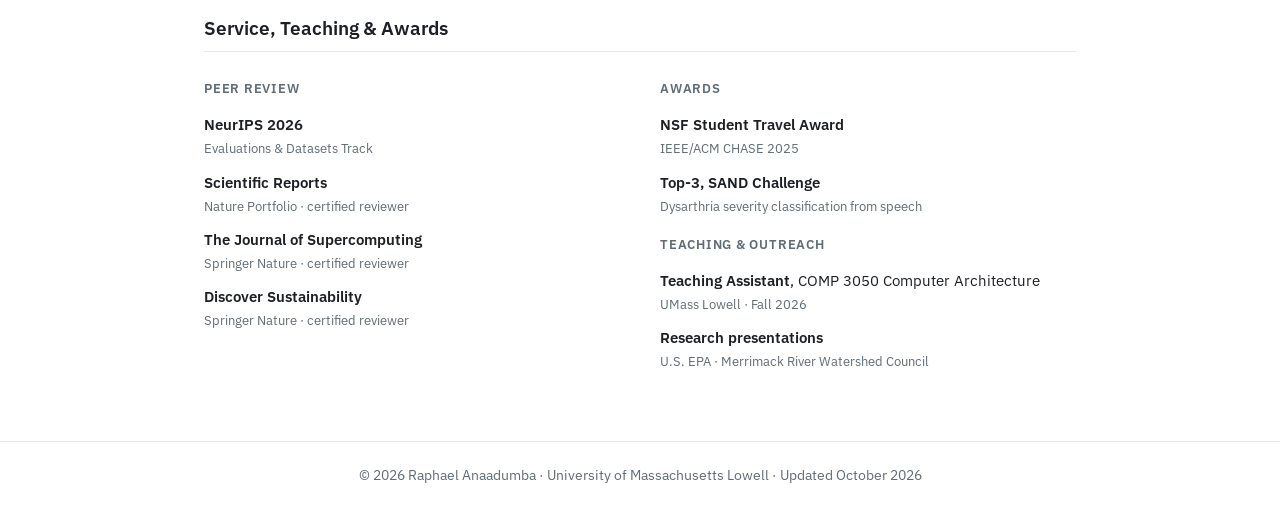
==== commit f841e541: "Fix résumé access and explorer, and clarify research contributions" ====
--- a/index.html
+++ b/index.html
@@ -3,13 +3,13 @@
 <head>
   <meta charset="UTF-8"/>
   <meta name="viewport" content="width=device-width, initial-scale=1.0"/>
-  <title>Raphael Anaadumba · Graph ML for Public Health</title>
-  <meta name="description" content="Raphael Anaadumba, PhD candidate in Computer Science at UMass Lowell. Graph neural networks for environmental health and clinical audio. NeurIPS 2026 reviewer."/>
+  <title>Raphael Anaadumba · Graph Learning for Health</title>
+  <meta name="description" content="Raphael Anaadumba, Computer Science PhD candidate at UMass Lowell. Relational learning for clinical audio and environmental health. Expected May 2027; seeking summer 2027 research roles."/>
 
   <!-- Link previews (LinkedIn, Slack, email) -->
   <meta property="og:type" content="website"/>
-  <meta property="og:title" content="Raphael Anaadumba · Graph ML for Public Health"/>
-  <meta property="og:description" content="PhD candidate at UMass Lowell building graph neural networks for lead-contamination risk and speech-based health screening."/>
+  <meta property="og:title" content="Raphael Anaadumba · Graph Learning for Health"/>
+  <meta property="og:description" content="When do relationships between observations improve prediction? Research in clinical audio and environmental health. PhD completion expected May 2027."/>
   <meta property="og:image" content="https://raphaelana.github.io/photo.jpg"/>
   <meta property="og:url" content="https://raphaelana.github.io/"/>
 
@@ -17,7 +17,7 @@
   <link rel="preconnect" href="https://fonts.googleapis.com"/>
   <link rel="preconnect" href="https://fonts.gstatic.com" crossorigin/>
   <link href="https://fonts.googleapis.com/css2?family=IBM+Plex+Mono:wght@400;500&family=IBM+Plex+Sans:wght@400;500;600&display=swap" rel="stylesheet"/>
-  <!-- New stylesheet. The old style.css is left untouched so research-graph-explorer.html keeps working. -->
+  <!-- Shared profile styles -->
   <link rel="stylesheet" href="site.css"/>
 
   <!-- Helps Google show a proper profile card for searches of your name -->
@@ -40,21 +40,25 @@
 </head>
 <body>
 
+<a class="skip-link" href="#main-content">Skip to content</a>
+
 <nav class="nav">
   <div class="nav-inner">
     <a class="nav-brand" href="#about">Raphael Anaadumba</a>
     <div class="nav-links">
       <a href="#about" data-page="about">About</a>
+      <a href="#research" data-page="research">Research</a>
       <a href="#publications" data-page="publications">Publications</a>
-      <a href="Raphael_Anaadumba_Resume.pdf" target="_blank" rel="noopener">CV</a>
-      <a href="/research-graph-explorer.html">Research Graph</a>
+      <a href="#resume" data-page="resume">Résumé</a>
+      <a href="research-graph-explorer.html">Explorer</a>
     </div>
   </div>
 </nav>
 
 <!-- ═════════════════════ ABOUT ═════════════════════ -->
-<main>
-<section class="page" id="page-about">
+<main id="main-content" tabindex="-1">
+<section class="page active" id="page-about" aria-label="About Raphael">
+  <span id="about"></span>
   <div class="container">
     <div class="about-grid">
 
@@ -72,31 +76,34 @@
             <svg viewBox="0 0 24 24" fill="currentColor"><path d="M12 2C6.477 2 2 6.484 2 12.017c0 4.425 2.865 8.18 6.839 9.504.5.092.682-.217.682-.483 0-.237-.008-.868-.013-1.703-2.782.605-3.369-1.343-3.369-1.343-.454-1.158-1.11-1.466-1.11-1.466-.908-.62.069-.608.069-.608 1.003.07 1.531 1.032 1.531 1.032.892 1.53 2.341 1.088 2.91.832.092-.647.35-1.088.636-1.338-2.22-.253-4.555-1.113-4.555-4.951 0-1.093.39-1.988 1.029-2.688-.103-.253-.446-1.272.098-2.65 0 0 .84-.27 2.75 1.026A9.564 9.564 0 0 1 12 6.844a9.59 9.59 0 0 1 2.504.337c1.909-1.296 2.747-1.027 2.747-1.027.546 1.379.202 2.398.1 2.651.64.7 1.028 1.595 1.028 2.688 0 3.848-2.339 4.695-4.566 4.943.359.309.678.92.678 1.855 0 1.338-.012 2.419-.012 2.747 0 .268.18.58.688.482A10.019 10.019 0 0 0 22 12.017C22 6.484 17.522 2 12 2z"/></svg>GitHub</a></li>
           <li><a href="https://www.linkedin.com/in/anaadumba-raphael-baa61812a" target="_blank" rel="noopener">
             <svg viewBox="0 0 24 24" fill="currentColor"><path d="M16 8a6 6 0 0 1 6 6v7h-4v-7a2 2 0 0 0-2-2 2 2 0 0 0-2 2v7h-4v-7a6 6 0 0 1 6-6zM2 9h4v12H2z"/><circle cx="4" cy="4" r="2"/></svg>LinkedIn</a></li>
-          <li><a href="Raphael_Anaadumba_CV.pdf" target="_blank" rel="noopener">
-            <svg viewBox="0 0 24 24" fill="none" stroke="currentColor" stroke-width="1.8" stroke-linecap="round" stroke-linejoin="round"><path d="M14 2H6a2 2 0 0 0-2 2v16a2 2 0 0 0 2 2h12a2 2 0 0 0 2-2V8z"/><polyline points="14 2 14 8 20 8"/><line x1="8" y1="13" x2="16" y2="13"/><line x1="8" y1="17" x2="13" y2="17"/></svg>CV (PDF)</a></li>
+          <li><a href="Raphael_Anaadumba_Resume.pdf" target="_blank" rel="noopener">
+            <svg viewBox="0 0 24 24" fill="none" stroke="currentColor" stroke-width="1.8" stroke-linecap="round" stroke-linejoin="round"><path d="M14 2H6a2 2 0 0 0-2 2v16a2 2 0 0 0 2 2h12a2 2 0 0 0 2-2V8z"/><polyline points="14 2 14 8 20 8"/><line x1="8" y1="13" x2="16" y2="13"/><line x1="8" y1="17" x2="13" y2="17"/></svg>Résumé (PDF)</a></li>
         </ul>
       </aside>
 
       <!-- Main column -->
       <div>
-        <p class="lead">I develop graph-based machine learning methods for environmental and health-related challenges.</p>
+        <p class="eyebrow">Relational learning · Clinical audio · Environmental health</p>
+        <h1>When do relationships improve health-risk prediction?</h1>
+        <p class="lead">I build graph-based models and test what they add beyond the underlying features.</p>
 
         <div class="bio">
-          <p>I am a PhD candidate in Computer Science at <a href="https://www.uml.edu/sciences/computer-science/" target="_blank" rel="noopener">UMass Lowell</a>, advised by Prof. <a href="https://www.uml.edu/sciences/computer-science/people/alam-mohammad-arif-ul.aspx" target="_blank" rel="noopener">Mohammad Arif Ul Alam</a> in the CUBICS Lab and supported by NSF Award #2230180. My work predicts lead contamination in drinking water from public housing, Census, and EPA data, and detects dementia and respiratory disease from everyday audio.</p>
+          <p>I am a PhD candidate in Computer Science at <a href="https://www.uml.edu/sciences/computer-science/" target="_blank" rel="noopener">UMass Lowell</a>, advised by Prof. <a href="https://www.uml.edu/sciences/computer-science/people/alam-mohammad-arif-ul.aspx" target="_blank" rel="noopener">Mohammad Arif Ul Alam</a> in the CUBICS Lab and supported by NSF Award #2230180. I study disease classification from speech and respiratory sounds, and lead-contamination risk from housing, Census, and water-testing records.</p>
           <p>The lead-risk work spans Chicago, Flint, and Massachusetts, and I have presented it to the U.S. EPA and the Merrimack River Watershed Council. Before my PhD I worked as a software engineer building backend services and REST APIs.</p>
         </div>
 
         <div class="stats">
           <div class="stat"><b>5</b> first-author papers</div>
           <div class="stat"><b>NeurIPS 2026</b> reviewer</div>
-          <div class="stat"><b>$2.5M</b> NSF-funded project</div>
+          <div class="stat"><b>May 2027</b> expected PhD completion</div>
         </div>
 
         <div class="callout">
-          <p><strong>Open to research and applied ML internships and full-time roles</strong>, and to collaborations on graph learning, spatial ML, and health AI.</p>
+          <p><strong>Seeking applied research roles and postdoctoral opportunities for summer 2027.</strong> Interested in clinical signal modeling, graph learning, and reliable health AI.</p>
           <div class="actions">
-            <a href="Raphael_Anaadumba_CV.pdf" target="_blank" rel="noopener">View CV →</a>
-            <a href="mailto:raphael_anaadumba@student.uml.edu">Email me →</a>
+            <a href="#research">Research findings →</a>
+            <a href="Raphael_Anaadumba_Resume.pdf" target="_blank" rel="noopener">Résumé PDF ↗</a>
+            <a href="mailto:raphael_anaadumba@student.uml.edu?subject=Research%20opportunity">Get in touch →</a>
           </div>
         </div>
 
@@ -104,7 +111,7 @@
         <ul class="focus">
           <li><b>Environmental health AI</b><span>Spatial graph attention networks that estimate lead-contamination risk from public housing, demographic, and infrastructure data, so cities can target testing where physical sampling is limited.</span></li>
           <li><b>Clinical audio</b><span>Graph-based models over speech and lung sounds for non-invasive screening: dementia detection from conversational speech (AST + GAT) and respiratory disease classification (GCN).</span></li>
-          <li><b>Current work: learning with few labels</b><span>Self-supervised pretraining, graph-conditioned diffusion models that generate synthetic training records, and transfer across cities.</span></li>
+          <li><b>Current work: learning with few labels</b><span>Studying how graph topology and label availability affect predictive value; developing graph-conditioned diffusion to evaluate synthetic data under limited labels.</span></li>
         </ul>
       </div>
     </div>
@@ -124,7 +131,7 @@
       <li class="news-more"><time>Mar 2024</time><div>Springer Nature reviewer certificate, <em>The Journal of Supercomputing</em>.</div></li>
       <li class="news-more"><time>Jan 2023</time><div>Joined the CUBICS Lab at UMass Lowell as a PhD student.</div></li>
     </ul>
-    <button class="link-btn" id="news-toggle" aria-expanded="false">Show older news</button>
+    <button class="link-btn" id="news-toggle" aria-expanded="false" aria-controls="news">Show older news</button>
 
     <!-- Service & awards -->
     <h2 class="section-title">Service, Teaching &amp; Awards</h2>
@@ -133,7 +140,6 @@
         <h3>Peer review</h3>
         <ul>
           <li><strong>NeurIPS 2026</strong><small>Evaluations &amp; Datasets Track</small></li>
-          <!-- If your Nature review was for a different Nature-branded journal, name it here. -->
           <li><strong>Scientific Reports</strong><small>Nature Portfolio · certified reviewer</small></li>
           <li><strong>The Journal of Supercomputing</strong><small>Springer Nature · certified reviewer</small></li>
           <li><strong>Discover Sustainability</strong><small>Springer Nature · certified reviewer</small></li>
@@ -155,8 +161,89 @@
   </div>
 </section>
 
+<section class="page" id="page-research">
+  <span id="research"></span>
+  <div class="container research-container">
+    <p class="eyebrow">Questions, comparisons, findings</p>
+    <h1>What does the graph actually add?</h1>
+    <p class="page-intro">My work tests the contribution of relational structure in clinical signals and environmental-health records. These examples show the comparisons behind the results.</p>
+
+    <article class="research-study">
+      <div class="study-meta">01 · Clinical audio · First author, ICASSP 2026</div>
+      <h2>Which relationships help detect cognitive impairment from speech?</h2>
+      <p>I connected Audio Spectrogram Transformer embeddings of overlapping 10-second speech windows using temporal adjacency and acoustic similarity. The ablation asks whether each edge type improves prediction beyond pooled window representations.</p>
+      <div class="table-wrap">
+        <table class="result-table">
+          <caption>TAUKADIAL: mild cognitive impairment classification</caption>
+          <thead><tr><th scope="col">Representation</th><th scope="col">Accuracy</th><th scope="col">AUROC</th></tr></thead>
+          <tbody>
+            <tr><th scope="row">AST only</th><td>51.3%</td><td>0.474</td></tr>
+            <tr><th scope="row">AST + temporal edges</th><td>80.5%</td><td>0.645</td></tr>
+            <tr><th scope="row">AST + temporal + similarity edges</th><td>81.8%</td><td>0.728</td></tr>
+          </tbody>
+        </table>
+      </div>
+      <p class="study-finding"><strong>Finding:</strong> Temporal adjacency accounted for most of the accuracy gain. Similarity edges added less to accuracy while improving ranking, as measured by AUROC.</p>
+      <p class="study-note">Speaker-disjoint, stratified 10-fold cross-validation. Models were trained and evaluated separately on Pitt and TAUKADIAL; this is within-cohort evaluation. The graph component adds approximately 0.47 million parameters, about 0.5% of the AST backbone.</p>
+      <div class="actions"><a href="https://doi.org/10.1109/ICASSP55912.2026.11464316" target="_blank" rel="noopener">Read the paper ↗</a><a href="#publications">Publication details →</a></div>
+    </article>
+
+    <article class="research-study">
+      <div class="study-meta">02 · Physiological acoustics · First author, ACM/IEEE CHASE 2025</div>
+      <h2>Graph modeling beyond speech</h2>
+      <p>I developed attention-based CNN–GCN models for respiratory disease classification from STFT representations of lung sounds. The ICBHI dataset contains 1,021 recordings from 126 patients, with expert annotations for crackles and wheezes.</p>
+      <p class="study-finding"><strong>Contribution:</strong> Combining convolutional signal features with graph-based aggregation extends my clinical-audio work to respiratory acoustics.</p>
+      <p class="study-note">The prediction task is disease classification. Crackle and wheeze annotations describe the recordings; the study does not report separate event-localization performance.</p>
+      <div class="actions"><a href="https://doi.org/10.1145/3721201.3721402" target="_blank" rel="noopener">Read the paper ↗</a></div>
+    </article>
+
+    <article class="research-study">
+      <div class="study-meta">03 · Environmental health · Ongoing research</div>
+      <h2>When pooled performance conceals a site shortcut</h2>
+      <p>In Massachusetts lead-risk modeling, a pooled AUROC of 0.78 concealed AUROCs of 0.34–0.62 within individual cities. I traced the discrepancy to features encoding city identity, including a covariate whose association reversed between pooled and city-level analysis.</p>
+      <p class="study-finding"><strong>Response:</strong> I rebuilt evaluation per city so that aggregate performance could be assessed alongside performance within each site.</p>
+      <p class="study-note">An ongoing analysis, reported in my résumé. These results do not establish transfer to unseen cities.</p>
+      <div class="actions"><a href="Raphael_Anaadumba_Resume.pdf" target="_blank" rel="noopener">Research experience in my résumé ↗</a></div>
+    </article>
+
+    <article class="research-study">
+      <div class="study-meta">04 · Dissertation · Work in progress</div>
+      <h2>How does the value of graph structure change when labels are scarce?</h2>
+      <p>I study how graph topology and label availability affect relational learning in population-scale risk prediction. Alongside self-supervised pretraining, I am developing graph-conditioned latent diffusion and evaluating whether synthetic records reduce the number of real labeled examples needed for prediction.</p>
+      <p class="study-note">The generation work is under development. The published self-supervised study provides a starting point for this question.</p>
+      <div class="actions"><a href="https://doi.org/10.1038/s41598-026-52965-y" target="_blank" rel="noopener">Self-supervised graph study ↗</a><a href="research-graph-explorer.html">Explore the papers →</a></div>
+    </article>
+    <div class="callout"><p><strong>Research opportunities from summer 2027.</strong> I am interested in bringing these questions to clinical signal modeling and applied health research.</p><div class="actions"><a href="mailto:raphael_anaadumba@student.uml.edu?subject=Research%20opportunity">Discuss a research opportunity →</a></div></div>
+  </div>
+</section>
+
+<section class="page" id="page-resume">
+  <span id="resume"></span>
+  <div class="container resume-container">
+    <p class="eyebrow">Experience &amp; training</p>
+    <h1>Résumé</h1>
+    <p class="page-intro">Computer Science PhD candidate at UMass Lowell. Expected completion May 2027; seeking applied research and postdoctoral opportunities from summer 2027.</p>
+    <div class="resume-downloads"><a class="primary-link" href="Raphael_Anaadumba_Resume.pdf" target="_blank" rel="noopener">Open résumé PDF ↗</a><a href="Raphael_Anaadumba_Resume.pdf" download>Download PDF ↓</a></div>
+
+    <h2 class="section-title">Research &amp; engineering experience</h2>
+    <article class="resume-entry"><div class="entry-heading"><h3>Graduate Research Assistant · CUBICS Lab</h3><span>2023–present</span></div><p class="entry-org">University of Massachusetts Lowell · Advisor: Mohammad Arif Ul Alam</p><ul><li>Graph learning for lead-contamination risk across Chicago, Flint, and Massachusetts, in an NSF-funded project.</li><li>First-author clinical-audio research at ICASSP 2026 and ACM/IEEE CHASE 2025; environmental-health publications at AAAI/IAAI, Scientific Reports, and Frontiers in Environmental Engineering.</li><li>Data ingestion, record linkage, spatial graph construction, model ablations, and site-specific evaluation.</li></ul></article>
+    <article class="resume-entry"><div class="entry-heading"><h3>Backend Software Engineer</h3><span>2021–2022</span></div><p class="entry-org">Shenzhen Roynard Service Consulting</p><p>Built Node.js REST services, authentication and role-based access, business automation, and asynchronous data-ingestion workflows.</p></article>
+    <article class="resume-entry"><div class="entry-heading"><h3>Teaching Assistant · Computer Architecture</h3><span>Fall 2026</span></div><p class="entry-org">COMP 3050 · University of Massachusetts Lowell</p><p>Supported assignment setup and submissions for a course with more than 40 students.</p></article>
+
+    <h2 class="section-title">Education</h2>
+    <article class="resume-entry"><div class="entry-heading"><h3>PhD, Computer Science</h3><span>Expected May 2027</span></div><p>University of Massachusetts Lowell</p></article>
+    <article class="resume-entry"><div class="entry-heading"><h3>MS, Computer Science (Machine Learning)</h3><span>2020</span></div><p>Nanjing University of Information Science and Technology</p></article>
+    <article class="resume-entry"><div class="entry-heading"><h3>BS, Computer Science</h3><span>2016</span></div><p>University for Development Studies · Tamale, Ghana</p></article>
+
+    <h2 class="section-title">Tools I use</h2>
+    <dl class="skills-list"><dt>Modeling</dt><dd>Python, PyTorch, PyTorch Geometric, scikit-learn, XGBoost, Hugging Face</dd><dt>Data &amp; spatial analysis</dt><dd>SQL, pandas, NumPy, NetworkX, GeoPandas, QGIS</dd><dt>Engineering</dt><dd>JavaScript, Node.js, REST APIs, Git, Linux, Docker</dd></dl>
+    <div class="actions"><a href="#publications">Publications →</a><a href="mailto:raphael_anaadumba@student.uml.edu">Email me →</a></div>
+  </div>
+</section>
+
 <!-- ═════════════════════ PUBLICATIONS ═════════════════════ -->
 <section class="page" id="page-publications">
+  <span id="publications"></span>
   <div class="container">
     <h2 class="section-title" style="margin-top:0">Publications</h2>
     <p class="pubs-intro">Peer-reviewed, first-authored papers. Full list on <a href="https://scholar.google.com/citations?user=HfziYKYAAAAJ&hl=en" target="_blank" rel="noopener">Google Scholar ↗</a></p>
@@ -168,10 +255,9 @@
       <div><span class="venue-badge">Sci. Reports<small>Nature Portfolio</small></span></div>
       <div>
         <div class="pub-title"><a href="https://doi.org/10.1038/s41598-026-52965-y" target="_blank" rel="noopener">Self-Supervised Graph Attention Networks for Community-Engaged Lead Contamination Risk Assessment</a></div>
-        <!-- TODO: complete the author list from the published version -->
         <div class="pub-authors"><span class="me">Raphael Anaadumba</span>, Nazim A. Belabbaci, Yigit Bozkurt, Connor Sullivan, et al.</div>
         <div class="pub-venue">Scientific Reports, 2026<span class="pub-topic">Environmental health</span></div>
-        <div class="pub-tldr">Self-supervised pretraining lets a GAT learn lead risk from public housing and historical testing data: <b>90% accuracy, 0.836 AUC</b>, up to 12% above prior state of the art, with a five-fold reduction in screening cost.</div>
+        <div class="pub-tldr">Self-supervised pretraining for a GAT using housing and historical water-testing data: <b>90% accuracy and 0.836 AUC</b> in the reported study.</div>
         <div class="pub-links">
           <a href="https://doi.org/10.1038/s41598-026-52965-y" target="_blank" rel="noopener">Paper</a>
           <button data-bib="bib-sr">Cite</button>
@@ -223,7 +309,7 @@
         <div class="pub-title"><a href="https://ieeexplore.ieee.org/abstract/document/11464316" target="_blank" rel="noopener">Modeling Inter-Segment Relationships in Speech for Dementia Detection with Audio Spectrogram Transformers and Graph Attention Networks</a></div>
         <div class="pub-authors"><span class="me">Raphael Anaadumba</span>, Nazim A. Belabbaci, Anton Kovalev, Mohammad Arif Ul Alam</div>
         <div class="pub-venue">IEEE International Conference on Acoustics, Speech and Signal Processing, 2026<span class="pub-topic">Clinical audio</span></div>
-        <div class="pub-tldr">Links speech segments into a graph on top of Audio Spectrogram Transformer features: <b>80.5% accuracy on Pitt Corpus</b> and <b>81.8% on TAUKADIAL</b>; temporal edges carry the MCI signal.</div>
+        <div class="pub-tldr">Connects overlapping speech windows using temporal and acoustic-similarity edges: <b>80.5% accuracy on Pitt Corpus</b> and <b>81.8% on TAUKADIAL</b> under speaker-disjoint cross-validation. Temporal edges accounted for most of the MCI accuracy gain.</div>
         <div class="pub-links">
           <a href="https://ieeexplore.ieee.org/abstract/document/11464316" target="_blank" rel="noopener">Paper</a>
           <a href="https://doi.org/10.1109/ICASSP55912.2026.11464316" target="_blank" rel="noopener">DOI</a>
@@ -276,7 +362,7 @@
         <div class="pub-title"><a href="https://www.frontiersin.org/journals/environmental-engineering/articles/10.3389/fenve.2025.1488965/full" target="_blank" rel="noopener">Graph Neural Network-Based Water Contamination Detection from Community Housing Information</a></div>
         <div class="pub-authors"><span class="me">Raphael Anaadumba</span>, Yigit Bozkurt, Connor Sullivan, Madhavi Pagare, Pradeep Kurup, Benyuan Liu, Mohammad Arif Ul Alam</div>
         <div class="pub-venue">Frontiers in Environmental Engineering, vol. 4, 2025<span class="pub-topic">Environmental health</span></div>
-        <div class="pub-tldr">Links parcel, Zillow, and water-test records for <b>916 Flint homes</b> (from ~14,000 tests); the GAT reaches <b>0.93 AUC</b> and 0.93 recall versus 0.67 for XGBoost, with no household sampling.</div>
+        <div class="pub-tldr">Links parcel, Zillow, and historical water-test records for <b>916 Flint homes</b> (from ~14,000 tests); the GAT reaches <b>0.93 AUC</b> and 0.93 recall versus 0.67 recall for XGBoost, using housing characteristics to predict risk.</div>
         <div class="pub-links">
           <a href="https://www.frontiersin.org/journals/environmental-engineering/articles/10.3389/fenve.2025.1488965/full" target="_blank" rel="noopener">Paper</a>
           <a href="https://doi.org/10.3389/fenve.2025.1488965" target="_blank" rel="noopener">DOI</a>
@@ -300,46 +386,9 @@
 </main>
 
 <footer class="footer">
-  © 2026 Raphael Anaadumba · University of Massachusetts Lowell · Last updated September 2026
+  © 2026 Raphael Anaadumba · University of Massachusetts Lowell · Updated October 2026
 </footer>
 
-<script>
-  // Hash-based pages, so links like raphaelana.github.io/#publications work
-  const PAGES = ["about", "publications"];
-  function showPage() {
-    const id = PAGES.includes(location.hash.slice(1)) ? location.hash.slice(1) : "about";
-    document.querySelectorAll(".page").forEach(p => p.classList.toggle("active", p.id === "page-" + id));
-    document.querySelectorAll(".nav-links a[data-page]").forEach(a => a.classList.toggle("active", a.dataset.page === id));
-    window.scrollTo(0, 0);
-  }
-  window.addEventListener("hashchange", showPage);
-  showPage();
-
-  // Older news
-  const news = document.getElementById("news");
-  const newsBtn = document.getElementById("news-toggle");
-  newsBtn.addEventListener("click", () => {
-    const open = news.classList.toggle("expanded");
-    newsBtn.textContent = open ? "Show less" : "Show older news";
-    newsBtn.setAttribute("aria-expanded", open);
-  });
-
-  // Cite toggles + copy
-  document.querySelectorAll("[data-bib]").forEach(btn => {
-    btn.setAttribute("aria-expanded", "false");
-    btn.addEventListener("click", () => {
-      const open = document.getElementById(btn.dataset.bib).classList.toggle("open");
-      btn.setAttribute("aria-expanded", open);
-    });
-  });
-  document.querySelectorAll(".bibtex .copy").forEach(btn => {
-    btn.addEventListener("click", async () => {
-      const text = btn.nextElementSibling.textContent;
-      try { await navigator.clipboard.writeText(text); btn.textContent = "Copied"; }
-      catch { btn.textContent = "Select & copy"; }
-      setTimeout(() => (btn.textContent = "Copy"), 1500);
-    });
-  });
-</script>
+<script src="site.js" defer></script>
 </body>
 </html>
--- a/site.css
+++ b/site.css
@@ -6,7 +6,7 @@
   --accent-soft: #eaf4f6;
   --text: #1c1f23;
   --text-mid: #4f5862;
-  --text-light: #7b848d;
+  --text-light: #606b75;
   --rule: #e5e8eb;
   --bg: #ffffff;
   --bg-soft: #f7f9fa;
@@ -52,7 +52,8 @@
 .nav-links a.active { color: var(--text); border-bottom-color: var(--accent); }
 
 /* ── Pages ──────────────────────────────────── */
-.page { display: none; padding: 44px 0 64px; }
+.page { padding: 44px 0 64px; scroll-margin-top: 90px; }
+.js .page { display: none; }
 .page.active { display: block; }
 
 /* ── About header ───────────────────────────── */
@@ -73,6 +74,41 @@
 .lead { font-size: 1.12rem; line-height: 1.55; margin: 0 0 14px; }
 .bio p { margin: 0 0 14px; color: var(--text); }
 
+/* Research narrative, navigation, and accessible controls */
+h1 { font-size: clamp(1.7rem, 3vw, 2.1rem); font-weight: 600; line-height: 1.2; letter-spacing: -.025em; margin: 0 0 18px; }
+.eyebrow { color: var(--accent); font-size: .76rem; font-weight: 600; letter-spacing: .05em; text-transform: uppercase; margin: 0 0 12px; }
+.page-intro { color: var(--text-mid); max-width: 720px; font-size: 1.08rem; margin: 0 0 26px; }
+:focus-visible { outline: 3px solid var(--accent); outline-offset: 4px; border-radius: 3px; }
+.skip-link { position: fixed; top: 8px; left: 12px; z-index: 30; background: white; padding: 10px 16px; border: 2px solid var(--accent); transform: translateY(-150%); }
+.skip-link:focus { transform: translateY(0); }
+.actions { display: flex; flex-wrap: wrap; gap: 12px 24px; font-weight: 500; }
+.actions a { padding: 4px 0; }
+.research-study { padding: 28px 0; border-top: 1px solid var(--rule); }
+.research-study h2 { font-size: 1.35rem; font-weight: 600; line-height: 1.35; margin: 8px 0 14px; }
+.study-meta { color: var(--accent); font-family: var(--mono); font-size: .77rem; }
+.study-finding { border-left: 3px solid var(--accent); padding: 12px 16px; background: var(--accent-soft); }
+.study-note { color: var(--text-mid); font-size: .9rem; }
+.table-wrap { overflow-x: auto; margin: 20px 0; }
+.result-table { border-collapse: collapse; width: 100%; font-size: .93rem; }
+.result-table caption { text-align: left; font-weight: 600; padding-bottom: 8px; }
+.result-table th, .result-table td { text-align: left; padding: 10px 12px; border-bottom: 1px solid var(--rule); }
+.result-table thead { background: var(--bg-soft); }
+.result-table tbody th { font-weight: 400; }
+.result-table tbody tr:last-child { background: var(--accent-soft); }
+.resume-downloads { display: flex; align-items: center; flex-wrap: wrap; gap: 20px; margin: 24px 0 30px; }
+.primary-link { display: inline-block; padding: 10px 16px; background: var(--accent); color: white; border-radius: var(--radius); font-weight: 500; }
+.primary-link:hover { background: #205e68; text-decoration: none; }
+.resume-entry { border-bottom: 1px solid var(--rule); padding: 16px 0; }
+.entry-heading { display: flex; justify-content: space-between; flex-wrap: wrap; gap: 6px 24px; }
+.entry-heading h3 { font-size: 1rem; margin: 0; font-weight: 600; }
+.entry-heading span { color: var(--text-mid); font-size: .85rem; }
+.resume-entry p { margin: 6px 0; }
+.entry-org { color: var(--text-mid); font-size: .92rem; }
+.resume-entry ul { margin: 8px 0; padding-left: 20px; }
+.skills-list { display: grid; grid-template-columns: 180px 1fr; gap: 12px 24px; margin-bottom: 30px; }
+.skills-list dt { font-weight: 600; }
+.skills-list dd { margin: 0; color: var(--text-mid); }
+
 .stats { display: flex; flex-wrap: wrap; gap: 10px; margin: 18px 0 20px; }
 .stat {
   border: 1px solid var(--rule); border-radius: var(--radius);
@@ -104,8 +140,8 @@
 .news li { display: grid; grid-template-columns: 92px 1fr; gap: 16px; padding: 9px 0; border-bottom: 1px solid var(--rule); font-size: .95rem; }
 .news li:last-child { border-bottom: 0; }
 .news time { color: var(--text-light); font-family: var(--mono); font-size: .82rem; padding-top: 3px; white-space: nowrap; }
-.news li.news-more { display: none; }
-.news.expanded li.news-more { display: grid; }
+.js .news li.news-more { display: none; }
+.js .news.expanded li.news-more { display: grid; }
 .link-btn { background: none; border: 0; padding: 6px 0; color: var(--accent); font: inherit; font-size: .92rem; cursor: pointer; }
 .link-btn:hover { text-decoration: underline; }
 
@@ -158,6 +194,7 @@
   border-radius: 6px; font-family: var(--mono); font-size: .78rem; line-height: 1.5;
   overflow-x: auto; white-space: pre;
 }
+.bibtex pre { padding-top: 42px; }
 .bibtex .copy {
   position: absolute; top: 8px; right: 8px; font: inherit; font-size: .75rem;
   border: 1px solid var(--rule); border-radius: 5px; background: #fff; padding: 3px 8px; cursor: pointer; color: var(--text-mid);
@@ -171,6 +208,12 @@
 
 /* ── Small screens ──────────────────────────── */
 @media (max-width: 760px) {
+  .nav-links { gap: 10px 18px; }
+  .nav-links a, .profile-links a { min-height: 36px; display: inline-flex; align-items: center; }
+  .page { padding-top: 28px; }
+  .skills-list { grid-template-columns: 1fr; gap: 4px; }
+  .skills-list dd { margin-bottom: 12px; }
+  .result-table th, .result-table td { padding: 9px 8px; }
   .about-grid { grid-template-columns: 1fr; gap: 24px; }
   .profile { position: static; display: grid; grid-template-columns: 110px 1fr; gap: 0 18px; align-items: start; }
   .profile-photo { grid-row: span 3; }
@@ -182,3 +225,10 @@
   .venue-badge small { display: inline; margin-left: 6px; }
   .news li, .news.expanded li.news-more { grid-template-columns: 1fr; gap: 0; }
 }
+
+@media (prefers-reduced-motion: reduce) {
+  html { scroll-behavior: auto; }
+}
+
+html:not(.js) #news-toggle, html:not(.js) [data-bib], html:not(.js) .copy { display: none; }
+html:not(.js) .bibtex { display: block; }
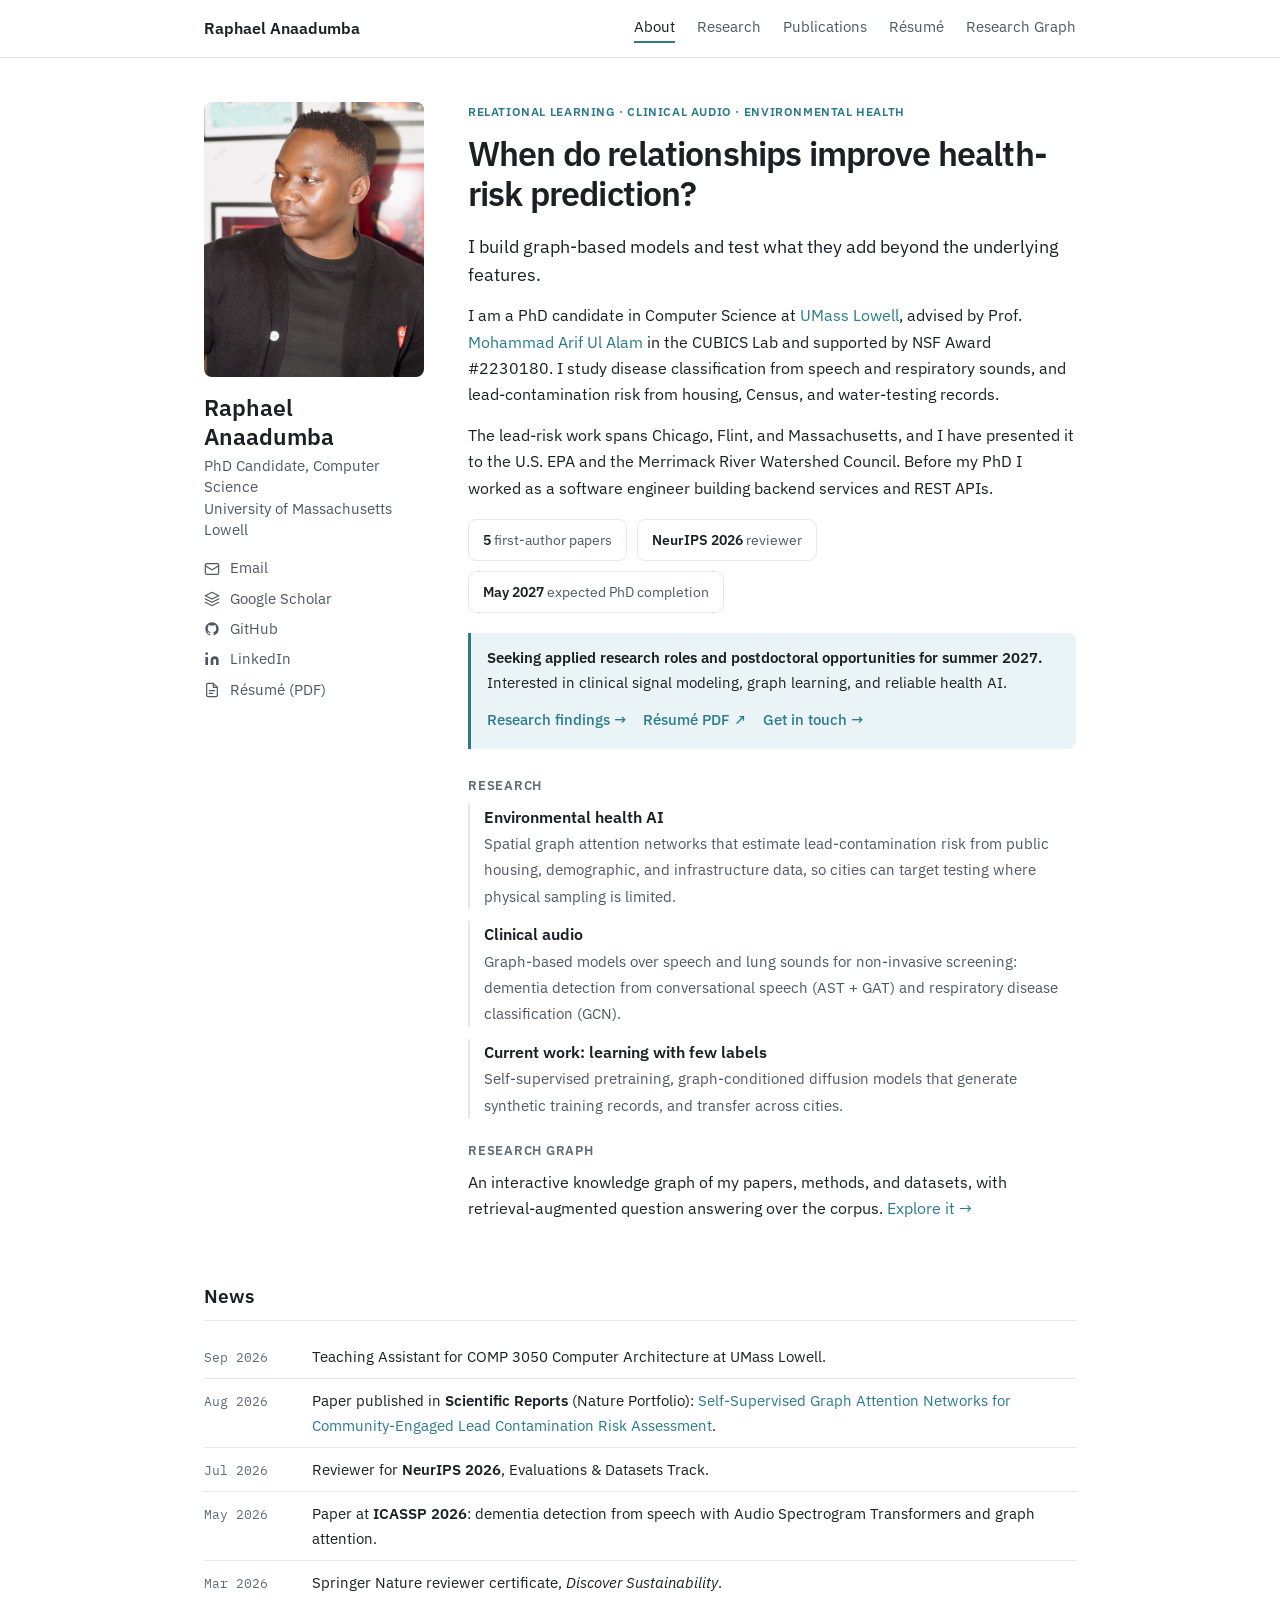
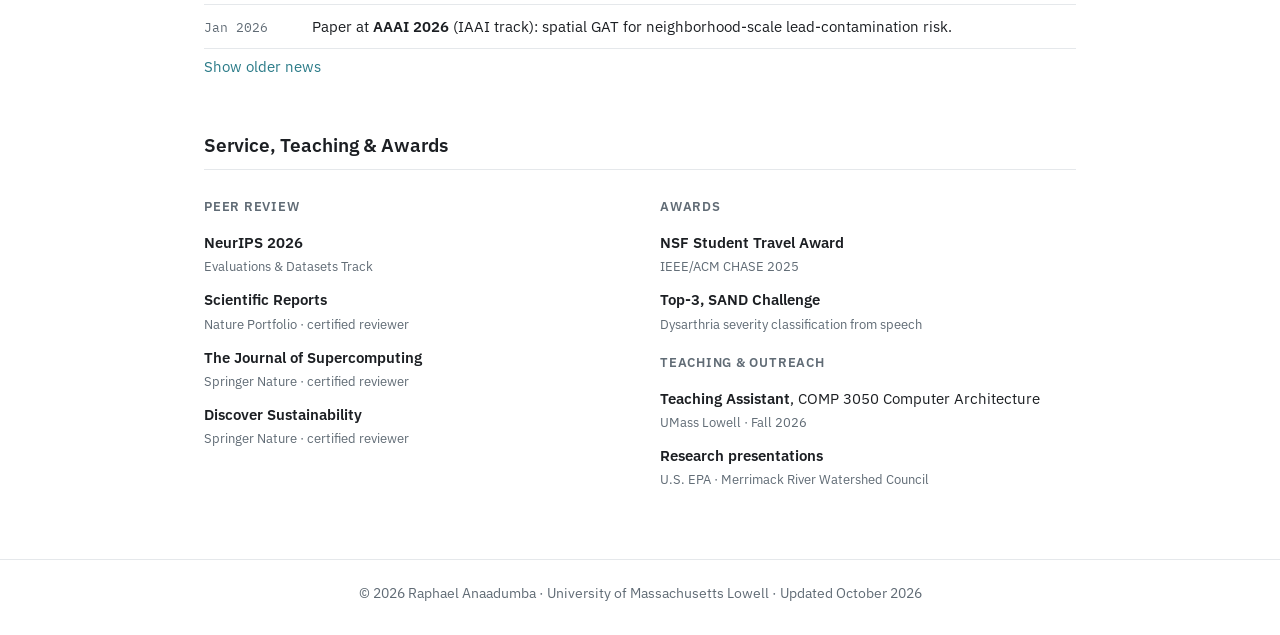
==== commit 5c224160: "Add requested Research Graph introduction and improve explorer dataset coverage" ====
--- a/index.html
+++ b/index.html
@@ -18,7 +18,7 @@
   <link rel="preconnect" href="https://fonts.gstatic.com" crossorigin/>
   <link href="https://fonts.googleapis.com/css2?family=IBM+Plex+Mono:wght@400;500&family=IBM+Plex+Sans:wght@400;500;600&display=swap" rel="stylesheet"/>
   <!-- Shared profile styles -->
-  <link rel="stylesheet" href="site.css"/>
+  <link rel="stylesheet" href="site.css?v=20261009"/>
 
   <!-- Helps Google show a proper profile card for searches of your name -->
   <script type="application/ld+json">
@@ -50,7 +50,7 @@
       <a href="#research" data-page="research">Research</a>
       <a href="#publications" data-page="publications">Publications</a>
       <a href="#resume" data-page="resume">Résumé</a>
-      <a href="research-graph-explorer.html">Explorer</a>
+      <a href="research-graph-explorer.html">Research Graph</a>
     </div>
   </div>
 </nav>
@@ -111,8 +111,13 @@
         <ul class="focus">
           <li><b>Environmental health AI</b><span>Spatial graph attention networks that estimate lead-contamination risk from public housing, demographic, and infrastructure data, so cities can target testing where physical sampling is limited.</span></li>
           <li><b>Clinical audio</b><span>Graph-based models over speech and lung sounds for non-invasive screening: dementia detection from conversational speech (AST + GAT) and respiratory disease classification (GCN).</span></li>
-          <li><b>Current work: learning with few labels</b><span>Studying how graph topology and label availability affect predictive value; developing graph-conditioned diffusion to evaluate synthetic data under limited labels.</span></li>
-        </ul>
+          <li><b>Current work: learning with few labels</b><span>Self-supervised pretraining, graph-conditioned diffusion models that generate synthetic training records, and transfer across cities.</span></li>
+        </ul>
+
+        <div class="subhead">Research Graph</div>
+        <div class="bio">
+          <p>An interactive knowledge graph of my papers, methods, and datasets, with retrieval-augmented question answering over the corpus. <a href="research-graph-explorer.html">Explore it →</a></p>
+        </div>
       </div>
     </div>
 
@@ -389,6 +394,6 @@
   © 2026 Raphael Anaadumba · University of Massachusetts Lowell · Updated October 2026
 </footer>
 
-<script src="site.js" defer></script>
+<script src="site.js?v=20261009" defer></script>
 </body>
 </html>
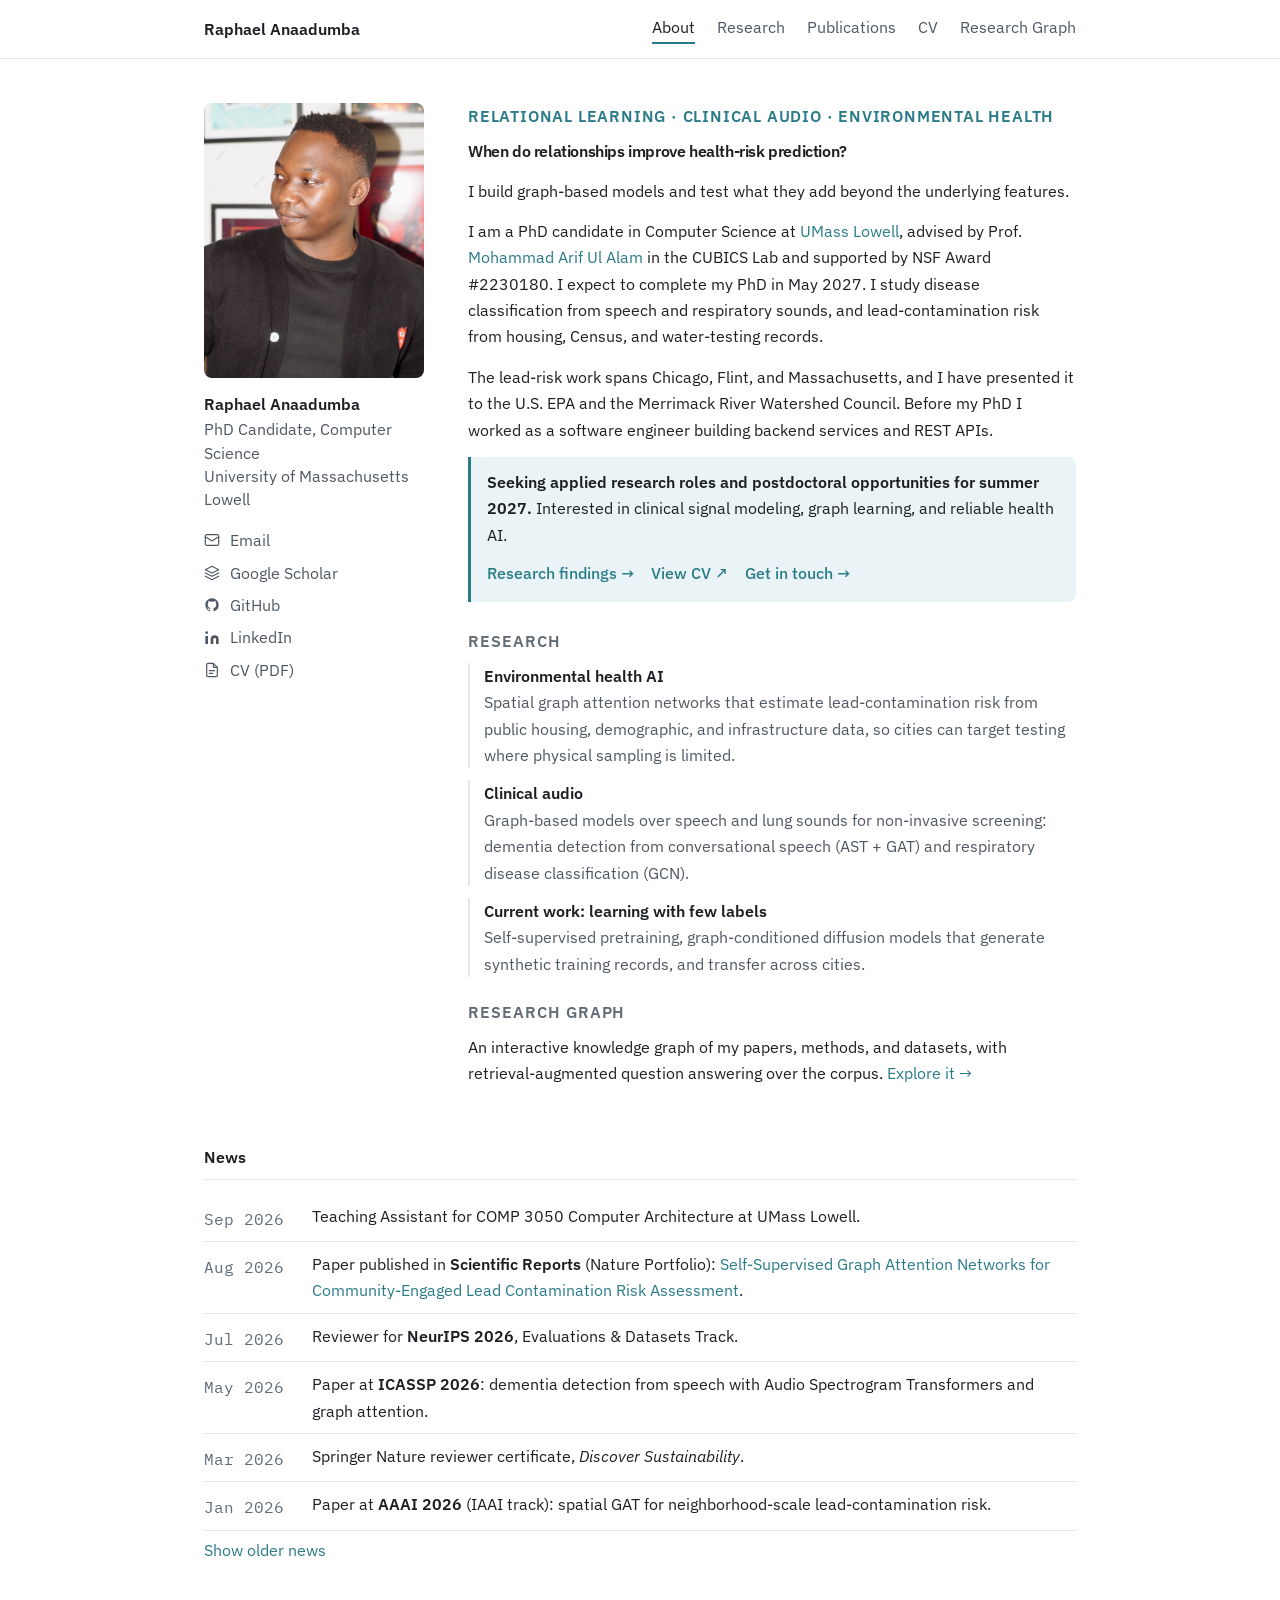
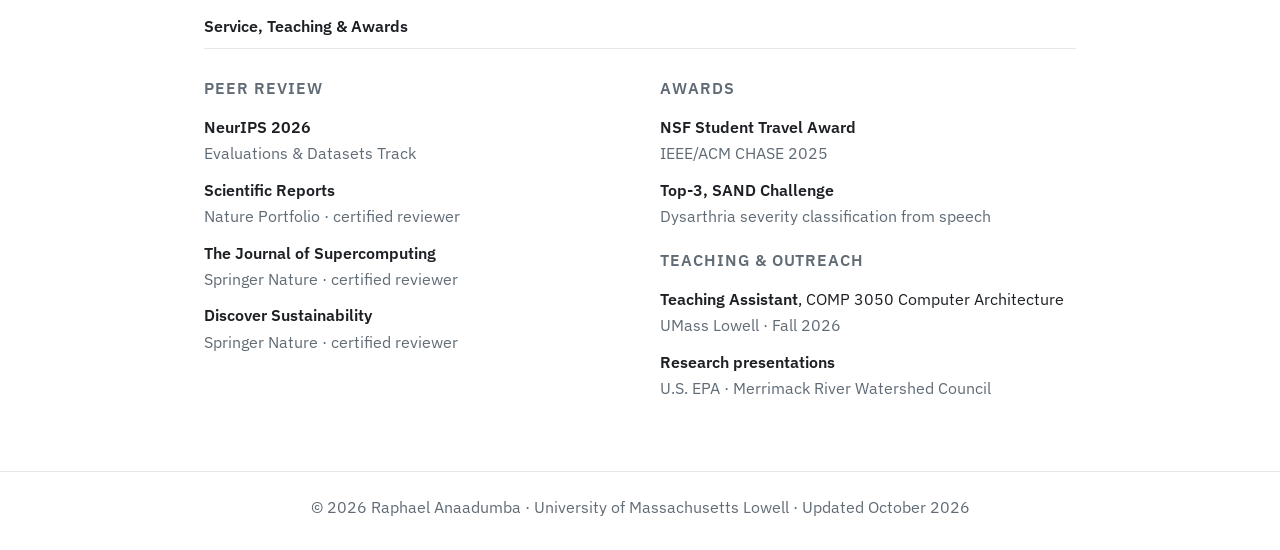
==== commit dc5d1c5c: "Focus on research methods, unify text size, and restore direct CV access" ====
--- a/index.html
+++ b/index.html
@@ -18,7 +18,7 @@
   <link rel="preconnect" href="https://fonts.gstatic.com" crossorigin/>
   <link href="https://fonts.googleapis.com/css2?family=IBM+Plex+Mono:wght@400;500&family=IBM+Plex+Sans:wght@400;500;600&display=swap" rel="stylesheet"/>
   <!-- Shared profile styles -->
-  <link rel="stylesheet" href="site.css?v=20261009"/>
+  <link rel="stylesheet" href="site.css?v=20261009c"/>
 
   <!-- Helps Google show a proper profile card for searches of your name -->
   <script type="application/ld+json">
@@ -49,7 +49,7 @@
       <a href="#about" data-page="about">About</a>
       <a href="#research" data-page="research">Research</a>
       <a href="#publications" data-page="publications">Publications</a>
-      <a href="#resume" data-page="resume">Résumé</a>
+      <a href="Raphael_Anaadumba_Resume.pdf" target="_blank" rel="noopener">CV</a>
       <a href="research-graph-explorer.html">Research Graph</a>
     </div>
   </div>
@@ -77,7 +77,7 @@
           <li><a href="https://www.linkedin.com/in/anaadumba-raphael-baa61812a" target="_blank" rel="noopener">
             <svg viewBox="0 0 24 24" fill="currentColor"><path d="M16 8a6 6 0 0 1 6 6v7h-4v-7a2 2 0 0 0-2-2 2 2 0 0 0-2 2v7h-4v-7a6 6 0 0 1 6-6zM2 9h4v12H2z"/><circle cx="4" cy="4" r="2"/></svg>LinkedIn</a></li>
           <li><a href="Raphael_Anaadumba_Resume.pdf" target="_blank" rel="noopener">
-            <svg viewBox="0 0 24 24" fill="none" stroke="currentColor" stroke-width="1.8" stroke-linecap="round" stroke-linejoin="round"><path d="M14 2H6a2 2 0 0 0-2 2v16a2 2 0 0 0 2 2h12a2 2 0 0 0 2-2V8z"/><polyline points="14 2 14 8 20 8"/><line x1="8" y1="13" x2="16" y2="13"/><line x1="8" y1="17" x2="13" y2="17"/></svg>Résumé (PDF)</a></li>
+            <svg viewBox="0 0 24 24" fill="none" stroke="currentColor" stroke-width="1.8" stroke-linecap="round" stroke-linejoin="round"><path d="M14 2H6a2 2 0 0 0-2 2v16a2 2 0 0 0 2 2h12a2 2 0 0 0 2-2V8z"/><polyline points="14 2 14 8 20 8"/><line x1="8" y1="13" x2="16" y2="13"/><line x1="8" y1="17" x2="13" y2="17"/></svg>CV (PDF)</a></li>
         </ul>
       </aside>
 
@@ -88,21 +88,15 @@
         <p class="lead">I build graph-based models and test what they add beyond the underlying features.</p>
 
         <div class="bio">
-          <p>I am a PhD candidate in Computer Science at <a href="https://www.uml.edu/sciences/computer-science/" target="_blank" rel="noopener">UMass Lowell</a>, advised by Prof. <a href="https://www.uml.edu/sciences/computer-science/people/alam-mohammad-arif-ul.aspx" target="_blank" rel="noopener">Mohammad Arif Ul Alam</a> in the CUBICS Lab and supported by NSF Award #2230180. I study disease classification from speech and respiratory sounds, and lead-contamination risk from housing, Census, and water-testing records.</p>
+          <p>I am a PhD candidate in Computer Science at <a href="https://www.uml.edu/sciences/computer-science/" target="_blank" rel="noopener">UMass Lowell</a>, advised by Prof. <a href="https://www.uml.edu/sciences/computer-science/people/alam-mohammad-arif-ul.aspx" target="_blank" rel="noopener">Mohammad Arif Ul Alam</a> in the CUBICS Lab and supported by NSF Award #2230180. I expect to complete my PhD in May 2027. I study disease classification from speech and respiratory sounds, and lead-contamination risk from housing, Census, and water-testing records.</p>
           <p>The lead-risk work spans Chicago, Flint, and Massachusetts, and I have presented it to the U.S. EPA and the Merrimack River Watershed Council. Before my PhD I worked as a software engineer building backend services and REST APIs.</p>
-        </div>
-
-        <div class="stats">
-          <div class="stat"><b>5</b> first-author papers</div>
-          <div class="stat"><b>NeurIPS 2026</b> reviewer</div>
-          <div class="stat"><b>May 2027</b> expected PhD completion</div>
         </div>
 
         <div class="callout">
           <p><strong>Seeking applied research roles and postdoctoral opportunities for summer 2027.</strong> Interested in clinical signal modeling, graph learning, and reliable health AI.</p>
           <div class="actions">
             <a href="#research">Research findings →</a>
-            <a href="Raphael_Anaadumba_Resume.pdf" target="_blank" rel="noopener">Résumé PDF ↗</a>
+            <a href="Raphael_Anaadumba_Resume.pdf" target="_blank" rel="noopener">View CV ↗</a>
             <a href="mailto:raphael_anaadumba@student.uml.edu?subject=Research%20opportunity">Get in touch →</a>
           </div>
         </div>
@@ -177,72 +171,37 @@
       <div class="study-meta">01 · Clinical audio · First author, ICASSP 2026</div>
       <h2>Which relationships help detect cognitive impairment from speech?</h2>
       <p>I connected Audio Spectrogram Transformer embeddings of overlapping 10-second speech windows using temporal adjacency and acoustic similarity. The ablation asks whether each edge type improves prediction beyond pooled window representations.</p>
-      <div class="table-wrap">
-        <table class="result-table">
-          <caption>TAUKADIAL: mild cognitive impairment classification</caption>
-          <thead><tr><th scope="col">Representation</th><th scope="col">Accuracy</th><th scope="col">AUROC</th></tr></thead>
-          <tbody>
-            <tr><th scope="row">AST only</th><td>51.3%</td><td>0.474</td></tr>
-            <tr><th scope="row">AST + temporal edges</th><td>80.5%</td><td>0.645</td></tr>
-            <tr><th scope="row">AST + temporal + similarity edges</th><td>81.8%</td><td>0.728</td></tr>
-          </tbody>
-        </table>
-      </div>
-      <p class="study-finding"><strong>Finding:</strong> Temporal adjacency accounted for most of the accuracy gain. Similarity edges added less to accuracy while improving ranking, as measured by AUROC.</p>
-      <p class="study-note">Speaker-disjoint, stratified 10-fold cross-validation. Models were trained and evaluated separately on Pitt and TAUKADIAL; this is within-cohort evaluation. The graph component adds approximately 0.47 million parameters, about 0.5% of the AST backbone.</p>
+      <p class="study-finding"><strong>Finding:</strong> Temporal adjacency was the main contributor to mild cognitive impairment classification. Acoustic-similarity edges affected ranking more than class decisions. The ablation identifies which relationships justify adding graph structure, rather than treating every edge type as equally useful.</p>
+      <p class="study-note">I compared pooled AST representations, temporal-only graphs, and the full graph using speaker-disjoint, stratified cross-validation. Pitt and TAUKADIAL were modeled separately. The comparison makes edge construction an explicit experimental choice and keeps repeated recordings from the same speaker within one evaluation partition.</p>
       <div class="actions"><a href="https://doi.org/10.1109/ICASSP55912.2026.11464316" target="_blank" rel="noopener">Read the paper ↗</a><a href="#publications">Publication details →</a></div>
     </article>
 
     <article class="research-study">
       <div class="study-meta">02 · Physiological acoustics · First author, ACM/IEEE CHASE 2025</div>
       <h2>Graph modeling beyond speech</h2>
-      <p>I developed attention-based CNN–GCN models for respiratory disease classification from STFT representations of lung sounds. The ICBHI dataset contains 1,021 recordings from 126 patients, with expert annotations for crackles and wheezes.</p>
-      <p class="study-finding"><strong>Contribution:</strong> Combining convolutional signal features with graph-based aggregation extends my clinical-audio work to respiratory acoustics.</p>
-      <p class="study-note">The prediction task is disease classification. Crackle and wheeze annotations describe the recordings; the study does not report separate event-localization performance.</p>
+      <p>I developed attention-based CNN–GCN models for respiratory disease classification from lung sounds in the ICBHI dataset. STFT spectrograms provide the signal representation; convolutional features are reduced with PCA, then connected through cosine similarity for graph-based aggregation. The recordings include expert annotations for crackles and wheezes.</p>
+      <p class="study-finding"><strong>Contribution:</strong> The architecture combines local spectral feature extraction with relational aggregation. Comparing the model with and without attention tests the contribution of weighting the signal features before classification.</p>
+      <p class="study-note">The study extends my signal-and-graph modeling to respiratory acoustics, with disease classification as the prediction task.</p>
       <div class="actions"><a href="https://doi.org/10.1145/3721201.3721402" target="_blank" rel="noopener">Read the paper ↗</a></div>
     </article>
 
     <article class="research-study">
       <div class="study-meta">03 · Environmental health · Ongoing research</div>
       <h2>When pooled performance conceals a site shortcut</h2>
-      <p>In Massachusetts lead-risk modeling, a pooled AUROC of 0.78 concealed AUROCs of 0.34–0.62 within individual cities. I traced the discrepancy to features encoding city identity, including a covariate whose association reversed between pooled and city-level analysis.</p>
+      <p>In Massachusetts lead-risk modeling, pooled evaluation concealed weak discrimination within individual cities. I traced the discrepancy to features encoding city identity, including a covariate whose association reversed between pooled and city-level analysis. This made site composition part of the evaluation question, rather than treating the pooled score as sufficient evidence.</p>
       <p class="study-finding"><strong>Response:</strong> I rebuilt evaluation per city so that aggregate performance could be assessed alongside performance within each site.</p>
-      <p class="study-note">An ongoing analysis, reported in my résumé. These results do not establish transfer to unseen cities.</p>
+      <p class="study-note">An ongoing analysis, reported in my résumé. I assess performance within each city separately from performance across the pooled population.</p>
       <div class="actions"><a href="Raphael_Anaadumba_Resume.pdf" target="_blank" rel="noopener">Research experience in my résumé ↗</a></div>
     </article>
 
     <article class="research-study">
       <div class="study-meta">04 · Dissertation · Work in progress</div>
       <h2>How does the value of graph structure change when labels are scarce?</h2>
-      <p>I study how graph topology and label availability affect relational learning in population-scale risk prediction. Alongside self-supervised pretraining, I am developing graph-conditioned latent diffusion and evaluating whether synthetic records reduce the number of real labeled examples needed for prediction.</p>
+      <p>I study how graph topology and label availability affect relational learning in population-scale risk prediction. The experimental question is whether the graph contributes information beyond the node features as real labels are withheld. Alongside self-supervised pretraining, I am developing graph-conditioned latent diffusion to examine whether synthetic records change that dependence on labeled data.</p>
       <p class="study-note">The generation work is under development. The published self-supervised study provides a starting point for this question.</p>
       <div class="actions"><a href="https://doi.org/10.1038/s41598-026-52965-y" target="_blank" rel="noopener">Self-supervised graph study ↗</a><a href="research-graph-explorer.html">Explore the papers →</a></div>
     </article>
     <div class="callout"><p><strong>Research opportunities from summer 2027.</strong> I am interested in bringing these questions to clinical signal modeling and applied health research.</p><div class="actions"><a href="mailto:raphael_anaadumba@student.uml.edu?subject=Research%20opportunity">Discuss a research opportunity →</a></div></div>
-  </div>
-</section>
-
-<section class="page" id="page-resume">
-  <span id="resume"></span>
-  <div class="container resume-container">
-    <p class="eyebrow">Experience &amp; training</p>
-    <h1>Résumé</h1>
-    <p class="page-intro">Computer Science PhD candidate at UMass Lowell. Expected completion May 2027; seeking applied research and postdoctoral opportunities from summer 2027.</p>
-    <div class="resume-downloads"><a class="primary-link" href="Raphael_Anaadumba_Resume.pdf" target="_blank" rel="noopener">Open résumé PDF ↗</a><a href="Raphael_Anaadumba_Resume.pdf" download>Download PDF ↓</a></div>
-
-    <h2 class="section-title">Research &amp; engineering experience</h2>
-    <article class="resume-entry"><div class="entry-heading"><h3>Graduate Research Assistant · CUBICS Lab</h3><span>2023–present</span></div><p class="entry-org">University of Massachusetts Lowell · Advisor: Mohammad Arif Ul Alam</p><ul><li>Graph learning for lead-contamination risk across Chicago, Flint, and Massachusetts, in an NSF-funded project.</li><li>First-author clinical-audio research at ICASSP 2026 and ACM/IEEE CHASE 2025; environmental-health publications at AAAI/IAAI, Scientific Reports, and Frontiers in Environmental Engineering.</li><li>Data ingestion, record linkage, spatial graph construction, model ablations, and site-specific evaluation.</li></ul></article>
-    <article class="resume-entry"><div class="entry-heading"><h3>Backend Software Engineer</h3><span>2021–2022</span></div><p class="entry-org">Shenzhen Roynard Service Consulting</p><p>Built Node.js REST services, authentication and role-based access, business automation, and asynchronous data-ingestion workflows.</p></article>
-    <article class="resume-entry"><div class="entry-heading"><h3>Teaching Assistant · Computer Architecture</h3><span>Fall 2026</span></div><p class="entry-org">COMP 3050 · University of Massachusetts Lowell</p><p>Supported assignment setup and submissions for a course with more than 40 students.</p></article>
-
-    <h2 class="section-title">Education</h2>
-    <article class="resume-entry"><div class="entry-heading"><h3>PhD, Computer Science</h3><span>Expected May 2027</span></div><p>University of Massachusetts Lowell</p></article>
-    <article class="resume-entry"><div class="entry-heading"><h3>MS, Computer Science (Machine Learning)</h3><span>2020</span></div><p>Nanjing University of Information Science and Technology</p></article>
-    <article class="resume-entry"><div class="entry-heading"><h3>BS, Computer Science</h3><span>2016</span></div><p>University for Development Studies · Tamale, Ghana</p></article>
-
-    <h2 class="section-title">Tools I use</h2>
-    <dl class="skills-list"><dt>Modeling</dt><dd>Python, PyTorch, PyTorch Geometric, scikit-learn, XGBoost, Hugging Face</dd><dt>Data &amp; spatial analysis</dt><dd>SQL, pandas, NumPy, NetworkX, GeoPandas, QGIS</dd><dt>Engineering</dt><dd>JavaScript, Node.js, REST APIs, Git, Linux, Docker</dd></dl>
-    <div class="actions"><a href="#publications">Publications →</a><a href="mailto:raphael_anaadumba@student.uml.edu">Email me →</a></div>
   </div>
 </section>
 
@@ -262,7 +221,7 @@
         <div class="pub-title"><a href="https://doi.org/10.1038/s41598-026-52965-y" target="_blank" rel="noopener">Self-Supervised Graph Attention Networks for Community-Engaged Lead Contamination Risk Assessment</a></div>
         <div class="pub-authors"><span class="me">Raphael Anaadumba</span>, Nazim A. Belabbaci, Yigit Bozkurt, Connor Sullivan, et al.</div>
         <div class="pub-venue">Scientific Reports, 2026<span class="pub-topic">Environmental health</span></div>
-        <div class="pub-tldr">Self-supervised pretraining for a GAT using housing and historical water-testing data: <b>90% accuracy and 0.836 AUC</b> in the reported study.</div>
+        <div class="pub-tldr">Uses self-supervised pretraining to learn graph representations from housing and historical water-testing records before supervised risk prediction. The central question is how relational learning can use information in records with limited contamination labels.</div>
         <div class="pub-links">
           <a href="https://doi.org/10.1038/s41598-026-52965-y" target="_blank" rel="noopener">Paper</a>
           <button data-bib="bib-sr">Cite</button>
@@ -286,7 +245,7 @@
         <div class="pub-title"><a href="https://ojs.aaai.org/index.php/AAAI/article/view/41455" target="_blank" rel="noopener">Spatial Graph Attention Network Modeling for Neighborhood-Scale Lead Contamination Risk Prediction Using Publicly Available Data</a></div>
         <div class="pub-authors"><span class="me">Raphael Anaadumba</span>, Nazim A. Belabbaci, Connor Sullivan, Anton Kovalev, Yidong Zhu, Pradeep Kurup, Mohammad Arif Ul Alam</div>
         <div class="pub-venue">Proceedings of the AAAI Conference on Artificial Intelligence, 40(47), 2026<span class="pub-topic">Environmental health</span></div>
-        <div class="pub-tldr">A directed spatial GAT over 38,000+ EPA water tests in 739 census block groups: <b>84.8% balanced accuracy</b> and <b>44% fewer false positives</b> than spatial-only baselines.</div>
+        <div class="pub-tldr">Models census block groups with a directed spatial GAT and combines learned representations with XGBoost. The study integrates water-testing, housing, and sociodemographic records, and compares the hybrid approach with spatial-only baselines.</div>
         <div class="pub-links">
           <a href="https://ojs.aaai.org/index.php/AAAI/article/view/41455" target="_blank" rel="noopener">Paper</a>
           <a href="https://doi.org/10.1609/aaai.v40i47.41455" target="_blank" rel="noopener">DOI</a>
@@ -314,7 +273,7 @@
         <div class="pub-title"><a href="https://ieeexplore.ieee.org/abstract/document/11464316" target="_blank" rel="noopener">Modeling Inter-Segment Relationships in Speech for Dementia Detection with Audio Spectrogram Transformers and Graph Attention Networks</a></div>
         <div class="pub-authors"><span class="me">Raphael Anaadumba</span>, Nazim A. Belabbaci, Anton Kovalev, Mohammad Arif Ul Alam</div>
         <div class="pub-venue">IEEE International Conference on Acoustics, Speech and Signal Processing, 2026<span class="pub-topic">Clinical audio</span></div>
-        <div class="pub-tldr">Connects overlapping speech windows using temporal and acoustic-similarity edges: <b>80.5% accuracy on Pitt Corpus</b> and <b>81.8% on TAUKADIAL</b> under speaker-disjoint cross-validation. Temporal edges accounted for most of the MCI accuracy gain.</div>
+        <div class="pub-tldr">Connects AST representations of overlapping speech windows through temporal-adjacency and acoustic-similarity edges. Speaker-disjoint evaluation and edge-type ablations isolate how those relationships contribute to classification and ranking.</div>
         <div class="pub-links">
           <a href="https://ieeexplore.ieee.org/abstract/document/11464316" target="_blank" rel="noopener">Paper</a>
           <a href="https://doi.org/10.1109/ICASSP55912.2026.11464316" target="_blank" rel="noopener">DOI</a>
@@ -343,7 +302,7 @@
         <div class="pub-title"><a href="https://dl.acm.org/doi/10.1145/3721201.3721402" target="_blank" rel="noopener">Enhancing Respiratory Disease Diagnosis with Graph Convolutional Networks Through Non-Speech Audio Synthesis</a></div>
         <div class="pub-authors"><span class="me">Raphael Anaadumba</span>, Nazim A. Belabbaci, Mohammad Arif Ul Alam</div>
         <div class="pub-venue">IEEE/ACM Conference on Connected Health: Applications, Systems and Engineering Technologies, 2025<span class="pub-topic">Clinical audio</span></div>
-        <div class="pub-tldr">Treats lung-sound recordings as graphs instead of flat feature vectors; GCN classification across six respiratory conditions on <b>1,000+ clinical recordings</b>.</div>
+        <div class="pub-tldr">Combines convolutional features from lung-sound spectrograms with similarity-based graph convolution. An attention comparison examines the contribution of weighting the spectral features in respiratory disease classification.</div>
         <div class="pub-links">
           <a href="https://dl.acm.org/doi/10.1145/3721201.3721402" target="_blank" rel="noopener">Paper</a>
           <button data-bib="bib-chase">Cite</button>
@@ -367,7 +326,7 @@
         <div class="pub-title"><a href="https://www.frontiersin.org/journals/environmental-engineering/articles/10.3389/fenve.2025.1488965/full" target="_blank" rel="noopener">Graph Neural Network-Based Water Contamination Detection from Community Housing Information</a></div>
         <div class="pub-authors"><span class="me">Raphael Anaadumba</span>, Yigit Bozkurt, Connor Sullivan, Madhavi Pagare, Pradeep Kurup, Benyuan Liu, Mohammad Arif Ul Alam</div>
         <div class="pub-venue">Frontiers in Environmental Engineering, vol. 4, 2025<span class="pub-topic">Environmental health</span></div>
-        <div class="pub-tldr">Links parcel, Zillow, and historical water-test records for <b>916 Flint homes</b> (from ~14,000 tests); the GAT reaches <b>0.93 AUC</b> and 0.93 recall versus 0.67 recall for XGBoost, using housing characteristics to predict risk.</div>
+        <div class="pub-tldr">Links parcel, housing, and historical water-test records into a property-level graph. Graph attention aggregates spatially neighboring housing features; the study examines spatial connection thresholds and compares relational prediction with tabular models.</div>
         <div class="pub-links">
           <a href="https://www.frontiersin.org/journals/environmental-engineering/articles/10.3389/fenve.2025.1488965/full" target="_blank" rel="noopener">Paper</a>
           <a href="https://doi.org/10.3389/fenve.2025.1488965" target="_blank" rel="noopener">DOI</a>
--- a/site.css
+++ b/site.css
@@ -232,3 +232,8 @@
 
 html:not(.js) #news-toggle, html:not(.js) [data-bib], html:not(.js) .copy { display: none; }
 html:not(.js) .bibtex { display: block; }
+
+/* One text size throughout; weight and spacing provide hierarchy. */
+html { font-size: 16px; }
+body, body * { font-size: 1rem !important; }
+h1, h2, h3, .profile-name { font-weight: 600; }
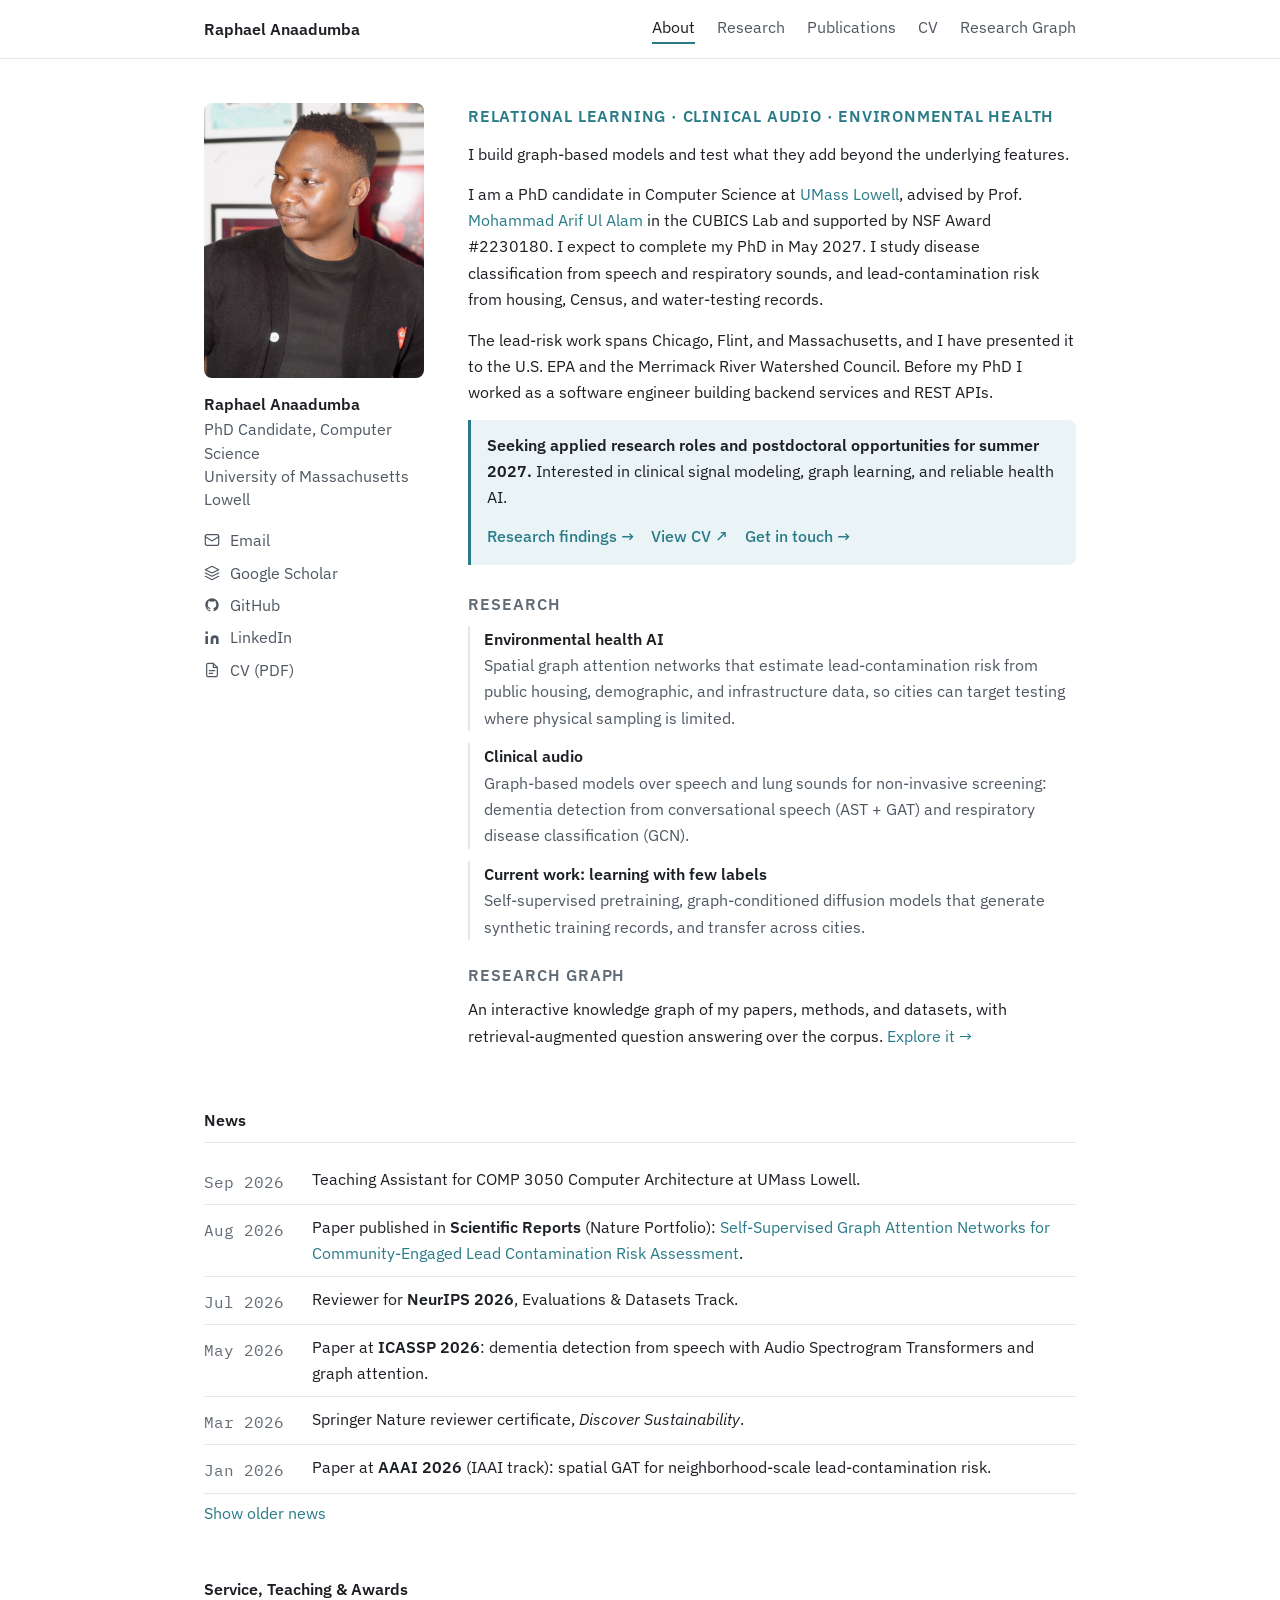
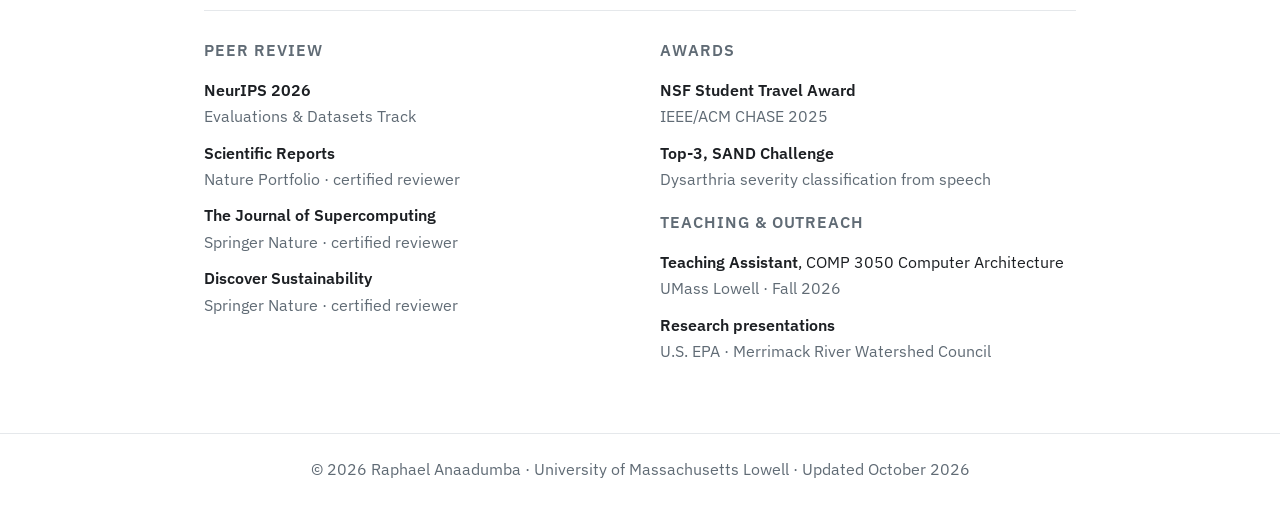
==== commit 1f9b093a: "Remove question headings and restore original explorer font sizes" ====
--- a/index.html
+++ b/index.html
@@ -9,7 +9,7 @@
   <!-- Link previews (LinkedIn, Slack, email) -->
   <meta property="og:type" content="website"/>
   <meta property="og:title" content="Raphael Anaadumba · Graph Learning for Health"/>
-  <meta property="og:description" content="When do relationships between observations improve prediction? Research in clinical audio and environmental health. PhD completion expected May 2027."/>
+  <meta property="og:description" content="Graph-based modeling for clinical audio and environmental health. PhD completion expected May 2027."/>
   <meta property="og:image" content="https://raphaelana.github.io/photo.jpg"/>
   <meta property="og:url" content="https://raphaelana.github.io/"/>
 
@@ -84,7 +84,6 @@
       <!-- Main column -->
       <div>
         <p class="eyebrow">Relational learning · Clinical audio · Environmental health</p>
-        <h1>When do relationships improve health-risk prediction?</h1>
         <p class="lead">I build graph-based models and test what they add beyond the underlying features.</p>
 
         <div class="bio">
@@ -163,8 +162,6 @@
 <section class="page" id="page-research">
   <span id="research"></span>
   <div class="container research-container">
-    <p class="eyebrow">Questions, comparisons, findings</p>
-    <h1>What does the graph actually add?</h1>
     <p class="page-intro">My work tests the contribution of relational structure in clinical signals and environmental-health records. These examples show the comparisons behind the results.</p>
 
     <article class="research-study">
